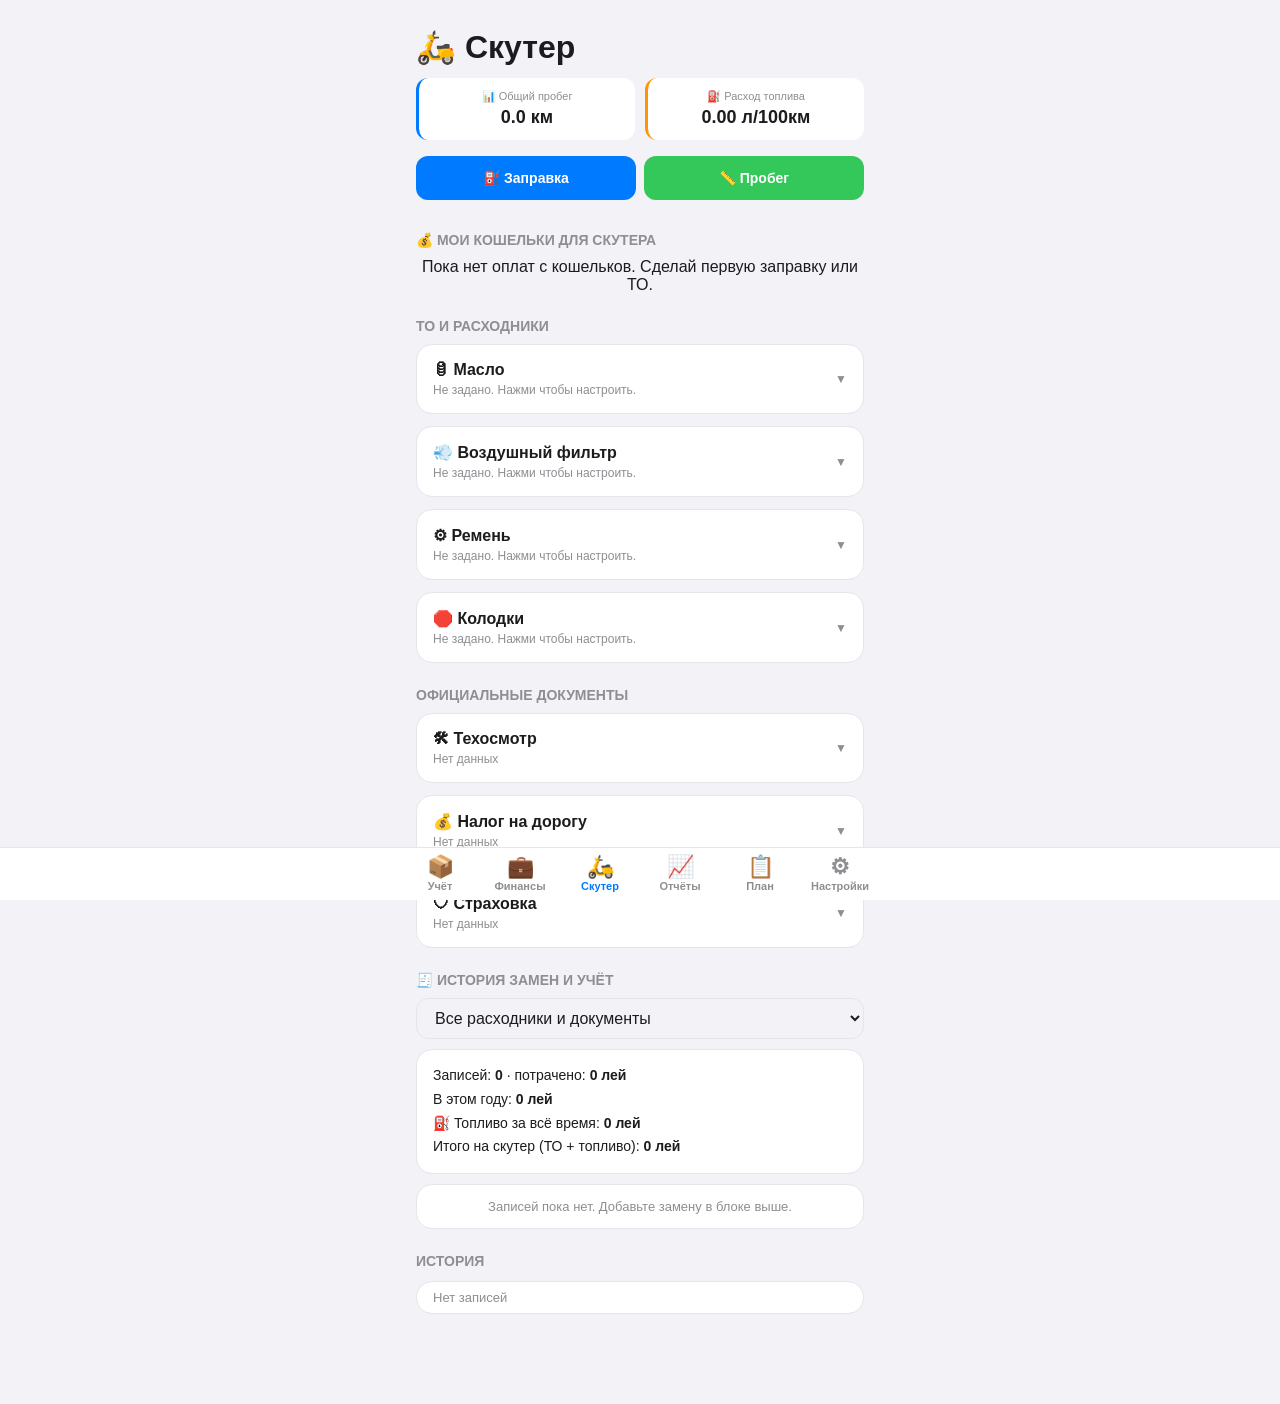
==== cash.html @ f01d8c74 "Update cash.html" ====
<!doctype html>
<html lang="ru">
<head>
  <meta charset="UTF-8">
  <meta name="viewport" content="width=device-width, initial-scale=1.0, viewport-fit=cover">
  <title>🛵 Скутер</title>
  <link rel="stylesheet" href="css/theme.css">
  <link rel="stylesheet" href="css/components.css">
  <style>
    .container { max-width: 480px; margin: 0 auto; padding: 16px; padding-top: 16px; padding-bottom: 90px; }
    .header { margin-bottom: 12px; }

    .stats-grid { display: grid; grid-template-columns: 1fr 1fr; gap: 10px; margin-bottom: 16px; }
    .stat-card { background: var(--panel); padding: 12px; border-radius: 12px; text-align: center; border-left: 3px solid var(--accent); }
    .stat-label { font-size: 11px; color: var(--text-dim); margin-bottom: 4px; display: block; }
    .stat-value { font-size: 18px; font-weight: 700; }

    .action-grid { display: grid; grid-template-columns: 1fr 1fr; gap: 8px; margin-bottom: 24px; }
    .action-grid .btn { padding: 14px; font-size: 14px; }

    details.acc { margin-bottom: 12px; }
    details.acc > summary {
      list-style: none; background: var(--panel); border: 1px solid var(--border);
      border-radius: 16px; padding: 16px; cursor: pointer; font-weight: 600;
      display: flex; justify-content: space-between; align-items: center;
    }
    details.acc > summary::-webkit-details-marker { display: none; }
    details.acc > summary::after { content: "▼"; font-size: 12px; color: var(--text-dim); }
    details.acc[open] > summary::after { content: "▲"; }

    .acc-body {
      background: var(--panel); border: 1px solid var(--border); border-top: none;
      border-radius: 0 0 16px 16px; padding: 16px; margin-top: -4px;
    }

    .input-row { display: flex; gap: 10px; margin-bottom: 10px; }
    .input-row > div { flex: 1; min-width: 0; }
    .input-row label, .acc-body label { display: block; font-size: 12px; color: var(--text-dim); margin-bottom: 4px; }

    .history-list { margin-top: 12px; border-top: 1px solid var(--border); padding-top: 10px; }
    .history-item { display: flex; justify-content: space-between; padding: 8px 0; font-size: 13px; color: var(--text-dim); }
    .section-title { font-size: 14px; font-weight: 700; margin: 24px 0 10px; color: var(--text-dim); text-transform: uppercase; }

    .save-btn { width: 100%; padding: 16px; font-size: 16px; border-radius: 12px; background: var(--green); color: white; border: none; font-weight: 700; margin-top: 10px; cursor: pointer; transition: 0.2s; }
    .save-btn:active { background: #2e7d32; transform: scale(0.98); }
    .cancel-btn { width: 100%; padding: 16px; font-size: 16px; border-radius: 12px; background: var(--border); color: var(--text); border: none; font-weight: 700; margin-top: 8px; cursor: pointer; }

    .check-row { display: flex !important; align-items: center; gap: 8px; font-size: 14px !important; color: var(--text) !important; margin: 4px 0 10px; }
    .check-row input { width: 20px; height: 20px; accent-color: var(--accent); }

    .svc-summary { background: var(--panel); border: 1px solid var(--border); border-radius: 16px; padding: 14px 16px; margin-bottom: 10px; font-size: 14px; line-height: 1.7; }
    .svc-summary b { font-weight: 700; }
    .svc-list { background: var(--panel); border: 1px solid var(--border); border-radius: 16px; padding: 0 16px; margin-top: 10px; }
    .svc-row { display: flex; justify-content: space-between; align-items: center; gap: 10px; padding: 12px 0; border-bottom: 1px solid var(--border); }
    .svc-row:last-child { border-bottom: none; }
    .svc-sub { font-size: 12px; color: var(--text-dim); margin-top: 2px; }
    .svc-right { display: flex; align-items: center; gap: 6px; white-space: nowrap; }
    .del-btn { background: none; border: none; font-size: 18px; cursor: pointer; padding: 4px; }
    .empty-note { color: var(--text-dim); font-size: 13px; padding: 14px 0; text-align: center; }
  </style>
</head>
<body>
<div class="container">
  <div class="header">
    <h1>🛵 Скутер</h1>
  </div>

  <div class="stats-grid">
    <div class="stat-card">
      <span class="stat-label">📊 Общий пробег</span>
      <span class="stat-value" id="statKm">0 км</span>
    </div>
    <div class="stat-card" style="border-left-color: var(--orange);">
      <span class="stat-label">⛽ Расход топлива</span>
      <span class="stat-value" id="statConsumption">0 л/100км</span>
    </div>
  </div>

  <div class="action-grid">
    <button class="btn btn-primary" onclick="toggleFuelForm()"><span>⛽</span> Заправка</button>
    <button class="btn btn-green" onclick="toggleMileageForm()"><span>📏</span> Пробег</button>
  </div>

  <!-- Кошельки для скутера -->
  <div class="section-title" style="margin-top: 0;">💰 Мои кошельки для скутера</div>
  <div id="scooterWallets" style="background: var(--panel); border-radius: 16px; padding: 0 16px; border: 1px solid var(--border); margin-bottom: 16px; display: none;"></div>
  <div class="hint" id="noScooterWallets" style="text-align: center; margin-bottom: 16px;">Пока нет оплат с кошельков. Сделай первую заправку или ТО.</div>

  <!-- Форма заправки -->
  <div id="fuelFormContainer" style="display: none; margin-bottom: 20px;">
    <div style="background: var(--panel); border: 2px solid var(--accent); border-radius: 16px; padding: 16px;">
      <h3 style="margin-bottom: 12px; font-size: 16px;">⛽ Новая заправка</h3>
      <div class="input-row">
        <div><label>Сумма по чеку</label><input type="number" id="f_total" class="form-control" placeholder="0" inputmode="decimal"></div>
        <div><label>Цена за литр</label><input type="number" id="f_price" class="form-control" placeholder="0" inputmode="decimal"></div>
      </div>
      <div style="margin-bottom: 12px;"><label>Кошелёк</label><select id="f_wall" class="form-control"></select></div>
      <button class="save-btn" onclick="saveFuel()">💾 СОХРАНИТЬ</button>
      <button class="cancel-btn" onclick="toggleFuelForm()">Отмена</button>
    </div>
  </div>

  <!-- Форма пробега -->
  <div id="mileageFormContainer" style="display: none; margin-bottom: 20px;">
    <div style="background: var(--panel); border: 2px solid var(--green); border-radius: 16px; padding: 16px;">
      <h3 style="margin-bottom: 12px; font-size: 16px;">📏 Обновить пробег</h3>
      <div style="margin-bottom: 12px;"><label>Текущий пробег (км)</label><input type="number" id="m_km" class="form-control" value="" inputmode="numeric"></div>
      <button class="save-btn" onclick="saveMileage()">💾 СОХРАНИТЬ</button>
      <button class="cancel-btn" onclick="toggleMileageForm()">Отмена</button>
    </div>
  </div>

  <div class="section-title">ТО и Расходники</div>
  <div id="componentsList"></div>

  <div class="section-title">Официальные документы</div>
  <div id="officialList"></div>

  <!-- История замен и учёт -->
  <div class="section-title">🧾 История замен и учёт</div>
  <select id="svcFilter" class="form-control" onchange="renderServiceHistory()" style="margin-bottom: 10px;"></select>
  <div class="svc-summary" id="svcSummary"></div>
  <div class="svc-list" id="svcList"></div>

  <div class="section-title">История</div>
  <div class="history-list" id="globalHistory" style="background: var(--panel); padding: 0 16px; border-radius: 16px; border: 1px solid var(--border);"></div>
</div>

<nav class="tabbar">
  <div class="in">
    <a href="index.html"><span>📦</span>Учёт</a>
    <a href="fin.html"><span>💼</span>Финансы</a>
    <a href="cash.html" class="active"><span>🛵</span>Скутер</a>
    <a href="stats.html"><span>📈</span>Отчёты</a>
    <a href="plan.html"><span>📋</span>План</a>
    <a href="settings.html"><span>⚙</span>Настройки</a>
  </div>
</nav>

<script src="js/lib/storage.js"></script>
<script src="js/lib/ui.js"></script>
<script src="js/lib/notify.js"></script>
<script src="js/lib/guard.js"></script>
<script src="js/lib/theme.js"></script>
<script src="js/domain/state.js"></script>
<script src="js/domain/finance-api.js"></script>
<script>
  Theme.init();

  const $ = id => document.getElementById(id);
  const esc = UI.esc;
  const fmtDate = ds => String(ds || "").split("-").reverse().join(".");
  const money = x => UI.fmt(UI.r2(+x || 0));
  const fuelSum = f => +(f.total != null ? f.total : f.amount) || 0; // старые записи хранят сумму в amount

  const COMPONENTS = [
    { id: 'oil', title: '🛢 Масло', interval: 2000 },
    { id: 'air_filter', title: '💨 Воздушный фильтр', interval: 3000 },
    { id: 'belt', title: '⚙ Ремень', interval: 10000 },
    { id: 'brakes', title: '🛑 Колодки', interval: 5000 }
  ];
  const OFFICIALS = [
    { id: 'tech', title: '🛠 Техосмотр' },
    { id: 'tax', title: '💰 Налог на дорогу' },
    { id: 'insurance', title: '🛡 Страховка' }
  ];

  // Читает и старый (kind/expense), и новый (tip: Трата) формат операций,
  // возвращая только записи, связанные со скутером (Скутер/Топливо).
  function getScooterOps() {
    return State.getOps()
      .map(o => o.tip ? (o.tip === "Трата" ? { cat: o.kat, wallet: o.koshel } : null) : (o.kind === "expense" ? o : null))
      .filter(o => o && /Скутер|Топливо/.test(o.cat || ""));
  }

  function walletSelectHtml(onlyScooter = false) {
    const wallets = State.getWallets();
    let keys = Object.keys(wallets);
    if (onlyScooter) {
      const used = [...new Set(getScooterOps().map(o => o.wallet))];
      if (used.length > 0) keys = used;
    }
    return keys.map(w => `<option value="${esc(w)}">${esc(w)} (${wallets[w] || 0} лей)</option>`).join("");
  }

  // ---------- История замен: сбор записей ----------
  function serviceEntries() {
    const out = [];
    COMPONENTS.forEach(c => {
      (State.getComponent(c.id).history || []).forEach((h, idx) => out.push({
        key: "comp:" + c.id, kind: "comp", id: c.id, idx, title: c.title,
        date: h.date || "", km: +h.km || 0, cost: +h.cost || 0, wallet: h.wallet || "", note: h.note || ""
      }));
    });
    OFFICIALS.forEach(o => {
      (State.getOfficial(o.id).history || []).forEach((h, idx) => out.push({
        key: "off:" + o.id, kind: "off", id: o.id, idx, title: o.title,
        date: h.date || "", until: h.nextDate || "", cost: +h.cost || 0, wallet: h.wallet || "", note: ""
      }));
    });
    return out;
  }

  function renderServiceHistory() {
    const sel = $("svcFilter");
    if (!sel.options.length) {
      sel.innerHTML = `<option value="all">Все расходники и документы</option>` +
        COMPONENTS.map(c => `<option value="comp:${c.id}">${esc(c.title)}</option>`).join("") +
        OFFICIALS.map(o => `<option value="off:${o.id}">${esc(o.title)}</option>`).join("");
    }
    const filter = sel.value || "all";
    const all = serviceEntries();
    const list = all.filter(e => filter === "all" || e.key === filter)
      .sort((a, b) => b.date.localeCompare(a.date) || b.idx - a.idx);

    const year = UI.date.local().slice(0, 4);
    const total = list.reduce((s, e) => s + e.cost, 0);
    const thisYear = list.filter(e => e.date.startsWith(year)).reduce((s, e) => s + e.cost, 0);
    const fuels = State.getFuel();
    const fuelTotal = fuels.reduce((s, f) => s + fuelSum(f), 0);

    let html = `Записей: <b>${list.length}</b> · потрачено: <b>${money(total)} лей</b><br>В этом году: <b>${money(thisYear)} лей</b>`;
    if (filter.startsWith("comp:") && list.length) {
      const byKm = list.slice().sort((a, b) => a.km - b.km);
      html += `<br>Последняя замена: <b>${fmtDate(list[0].date)}</b> на <b>${Math.round(byKm[byKm.length - 1].km)} км</b>`;
      if (byKm.length >= 2) {
        const avg = (byKm[byKm.length - 1].km - byKm[0].km) / (byKm.length - 1);
        html += `<br>Средний пробег между заменами: <b>${Math.round(avg)} км</b>`;
      }
      if (list.length >= 1 && total > 0) html += `<br>Средняя цена замены: <b>${money(total / list.filter(e => e.cost > 0).length)} лей</b>`;
    }
    if (filter === "all") {
      html += `<br>⛽ Топливо за всё время: <b>${money(fuelTotal)} лей</b>`;
      html += `<br>Итого на скутер (ТО + топливо): <b>${money(total + fuelTotal)} лей</b>`;
    }
    $("svcSummary").innerHTML = html;

    $("svcList").innerHTML = list.length ? list.map(e => `
      <div class="svc-row">
        <div>
          <b>${esc(e.title)}</b>
          <div class="svc-sub">${fmtDate(e.date)} · ${e.kind === "comp" ? Math.round(e.km) + " км" : (e.until ? "до " + fmtDate(e.until) : "")}${e.wallet ? " · " + esc(e.wallet) : ""}${e.note ? " · " + esc(e.note) : ""}</div>
        </div>
        <div class="svc-right"><b>${e.cost ? money(e.cost) + " лей" : "—"}</b><button class="del-btn" onclick="deleteService('${e.kind}','${e.id}',${e.idx})">🗑</button></div>
      </div>`).join("") : `<div class="empty-note">Записей пока нет. Добавьте замену в блоке выше.</div>`;
  }

  function deleteService(kind, id, idx) {
    const data = kind === "comp" ? State.getComponent(id) : State.getOfficial(id);
    const h = (data.history || [])[idx];
    if (!h) return;
    if (!confirm(`Удалить запись от ${fmtDate(h.date)}?`)) return;
    if (h.opId != null && +h.cost > 0 && confirm(`Вернуть ${money(h.cost)} лей на кошелёк «${h.wallet || ""}»?`)) {
      try { FinanceAPI.undo(h.opId); } catch (e) { Notify.error(e.message); }
    }
    data.history.splice(idx, 1);
    if (kind === "comp") {
      const last = data.history.slice().sort((a, b) => (+a.km || 0) - (+b.km || 0)).pop();
      data.lastKm = last ? +last.km : 0;
      data.lastDate = last ? last.date : "";
      State.setComponent(id, data);
    } else {
      const last = data.history.slice().sort((a, b) => String(a.date).localeCompare(String(b.date))).pop();
      data.lastDate = last ? last.date : "";
      data.nextDate = last ? last.nextDate : "";
      data.cost = last ? +last.cost || 0 : 0;
      State.setOfficial(id, data);
    }
    render();
    Notify.show("🗑 Запись удалена");
  }

  // Прежние данные хранили только «последнюю замену» (lastKm/lastDate) без истории.
  // Переносим её в историю, чтобы новая запись не затирала старую, а дописывалась.
  function migrateLegacyHistory() {
    COMPONENTS.forEach(c => {
      const d = State.getComponent(c.id);
      if (!Array.isArray(d.history)) d.history = [];
      if (d.history.length === 0 && +d.lastKm > 0) {
        d.history.push({ date: d.lastDate || "", km: +d.lastKm, cost: 0, wallet: "", opId: null, note: "из прежних данных" });
        State.setComponent(c.id, d);
      }
    });
    OFFICIALS.forEach(o => {
      const d = State.getOfficial(o.id);
      if (!Array.isArray(d.history)) d.history = [];
      if (d.history.length === 0 && d.lastDate) {
        d.history.push({ date: d.lastDate, nextDate: d.nextDate || "", cost: +d.cost || 0, wallet: "", opId: null });
        State.setOfficial(o.id, d);
      }
    });
  }

  // ---------- Рендер ----------
  function render() {
    migrateLegacyHistory();
    const wallets = State.getWallets();

    const scooterOps = getScooterOps();
    const usedWallets = [...new Set(scooterOps.map(o => o.wallet))];
    if (usedWallets.length > 0) {
      $("scooterWallets").style.display = "block";
      $("noScooterWallets").style.display = "none";
      $("scooterWallets").innerHTML = usedWallets.map(w => `
        <div class="history-item" style="padding: 12px 0; border-bottom: 1px solid var(--border);">
          <span>${esc(w)}</span>
          <b style="color: var(--green);">${wallets[w] || 0} лей</b>
        </div>`).join("");
    } else {
      $("scooterWallets").style.display = "none";
      $("noScooterWallets").style.display = "block";
    }

    $("f_wall").innerHTML = walletSelectHtml();

    const scooter = State.getScooter();
    const fuels = State.getFuel();
    const totalKm = Math.max(scooter.currentKm - scooter.startKm, 0);
    $("statKm").innerText = totalKm.toFixed(1) + " км";
    const totalLiters = fuels.reduce((s, f) => s + (+f.liters || 0), 0);
    $("statConsumption").innerText = (totalKm > 0 ? (totalLiters / totalKm * 100) : 0).toFixed(2) + " л/100км";

    const today = UI.date.local();
    // Раскрытые блоки не сворачиваем при перерисовке
    const openIds = [...document.querySelectorAll("details.acc[open]")].map(d => d.id);

    $("componentsList").innerHTML = COMPONENTS.map(c => {
      const data = State.getComponent(c.id);
      const nextKm = data.lastKm ? data.lastKm + data.intervalKm : 0;
      const left = nextKm ? Math.round(nextKm - scooter.currentKm) : null;
      let status = "Не задано. Нажми чтобы настроить.";
      if (data.lastKm > 0) {
        status = left <= 0 ? `⚠️ Пора менять! (просрочено на ${Math.abs(left)} км)` : `Осталось ${left} км (до ${Math.round(nextKm)})`;
        if (data.lastDate) status += ` · была ${fmtDate(data.lastDate)}`;
      }
      return `
      <details class="acc" id="acc_${c.id}">
        <summary><div><div>${c.title}</div><div style="font-size:12px;font-weight:400;color:var(--text-dim);margin-top:4px">${status}</div></div></summary>
        <div class="acc-body">
          <div class="input-row">
            <div><label>Дата замены</label><input type="date" id="c_date_${c.id}" class="form-control" value="${today}"></div>
            <div><label>Пробег (км)</label><input type="number" id="c_km_${c.id}" class="form-control" value="${Math.round(scooter.currentKm)}"></div>
          </div>
          <div class="input-row">
            <div><label>Интервал (км)</label><input type="number" id="c_int_${c.id}" class="form-control" value="${data.intervalKm || c.interval}"></div>
            <div><label>Стоимость (лей)</label><input type="number" id="c_cost_${c.id}" class="form-control" placeholder="0"></div>
          </div>
          <div style="margin-bottom: 10px;"><label>Кошелёк</label><select id="c_wall_${c.id}" class="form-control">${walletSelectHtml()}</select></div>
          <label class="check-row"><input type="checkbox" id="c_skip_${c.id}"> Не списывать с кошелька (старая запись)</label>
          <div style="margin-bottom: 10px;"><label>Заметка</label><input type="text" id="c_note_${c.id}" class="form-control" placeholder="Например: масло 10W-40"></div>
          <button class="save-btn" onclick="saveComponent('${c.id}', '${c.title}')">💾 ЗАПИСАТЬ ЗАМЕНУ</button>
          <div class="hint" style="margin-top:8px">Все замены — в блоке «История замен и учёт» ниже.</div>
        </div>
      </details>`;
    }).join("");

    $("officialList").innerHTML = OFFICIALS.map(o => {
      const data = State.getOfficial(o.id);
      const status = data.nextDate ? `Действует до: ${fmtDate(data.nextDate)} (${data.cost} лей)` : "Нет данных";
      return `
      <details class="acc" id="acc_off_${o.id}">
        <summary><div><div>${o.title}</div><div style="font-size:12px;font-weight:400;color:var(--text-dim);margin-top:4px">${status}</div></div></summary>
        <div class="acc-body">
          <div style="margin-bottom: 10px;"><label>Дата прохождения</label><input type="date" id="o_date_${o.id}" class="form-control" value="${today}"></div>
          <div style="margin-bottom: 10px;"><label>Действует до</label><input type="date" id="o_next_${o.id}" class="form-control" value="${data.nextDate || ""}"></div>
          <div style="margin-bottom: 10px;"><label>Стоимость (лей)</label><input type="number" id="o_cost_${o.id}" class="form-control" placeholder="0"></div>
          <div style="margin-bottom: 10px;"><label>Кошелёк</label><select id="o_wall_${o.id}" class="form-control">${walletSelectHtml()}</select></div>
          <label class="check-row"><input type="checkbox" id="o_skip_${o.id}"> Не списывать с кошелька (старая запись)</label>
          <button class="save-btn" onclick="saveOfficial('${o.id}', '${o.title}')">💾 СОХРАНИТЬ</button>
        </div>
      </details>`;
    }).join("");

    openIds.forEach(id => { const d = $(id); if (d) d.open = true; });

    renderServiceHistory();

    let historyHtml = "";
    State.getMileageLog().slice().reverse().slice(0, 5).forEach(m => historyHtml += `<div class="history-item"><span>📏 Пробег</span><span>${m.date}: <b>${m.km} км</b></span></div>`);
    fuels.slice().reverse().slice(0, 5).forEach(f => historyHtml += `<div class="history-item"><span>⛽ Заправка</span><span>${f.date}: <b>${money(fuelSum(f))} лей</b> (${(+f.liters || 0).toFixed(2)} л)</span></div>`);
    $("globalHistory").innerHTML = historyHtml || `<div class="history-item">Нет записей</div>`;
  }

  function toggleFuelForm() {
    const c = $("fuelFormContainer");
    c.style.display = c.style.display === "none" ? "block" : "none";
    if (c.style.display === "block") $("f_total").focus();
  }
  function toggleMileageForm() {
    const c = $("mileageFormContainer");
    c.style.display = c.style.display === "none" ? "block" : "none";
    if (c.style.display === "block") $("m_km").focus();
  }

  function saveFuel() {
    if (!guardAction("saveFuel")) return;
    try {
      const totalCost = UI.num($("f_total").value);
      const price = UI.num($("f_price").value);
      const wallet = $("f_wall").value;

      if (!wallet) throw new Error("Кошелёк не выбран");
      if (totalCost <= 0 || price <= 0) throw new Error("Заполните сумму и цену");

      const liters = UI.r2(totalCost / price);
      FinanceAPI.spend({ wallet, amount: totalCost, category: "Топливо (Скутер)", note: `${liters}л` });
      State.setFuel([...State.getFuel(), { date: UI.date.local(), liters, price, total: totalCost }]);
      toggleFuelForm();
      render();
      Notify.show(`✅ ${liters} л. Списано ${totalCost} лей`);
    } catch (e) { Notify.error(e.message); }
  }

  function saveMileage() {
    if (!guardAction("saveMileage")) return;
    try {
      const scooter = State.getScooter();
      const km = UI.num($("m_km").value);
      if (km < scooter.currentKm) throw new Error("Пробег не может уменьшаться");

      State.setMileageLog([...State.getMileageLog(), { date: UI.date.local(), km }]);
      scooter.currentKm = km;
      if (scooter.startKm === 0) scooter.startKm = km;
      State.setScooter(scooter);
      toggleMileageForm();
      render();
      Notify.show("✅ Пробег обновлен");
    } catch (e) { Notify.error(e.message); }
  }

  function saveComponent(id, title) {
    if (!guardAction("saveComp")) return;
    try {
      const data = State.getComponent(id);
      if (!Array.isArray(data.history)) data.history = [];
      const date = $(`c_date_${id}`).value;
      const km = UI.num($(`c_km_${id}`).value);
      const interval = UI.num($(`c_int_${id}`).value);
      const cost = UI.num($(`c_cost_${id}`).value);
      const wallet = $(`c_wall_${id}`).value;
      const skip = $(`c_skip_${id}`).checked;
      const note = $(`c_note_${id}`).value.trim();

      if (!date) throw new Error("Укажите дату замены");
      if (km <= 0 || interval <= 0) throw new Error("Заполните км и интервал");

      let opId = null;
      if (cost > 0 && !skip) {
        opId = FinanceAPI.spend({ date, wallet, amount: cost, category: `Скутер: ${title}`, note: note || `Замена на ${km} км` });
      }

      data.intervalKm = interval;
      // Старую запись не считаем «последней», если уже есть более свежая замена
      if (!data.lastKm || km >= data.lastKm) { data.lastKm = km; data.lastDate = date; }
      data.history.push({ date, km, cost, wallet: cost > 0 && !skip ? wallet : "", opId, note });
      data.history.sort((a, b) => String(a.date).localeCompare(String(b.date)) || (+a.km || 0) - (+b.km || 0));
      State.setComponent(id, data);
      render();
      Notify.show(`✅ Замена ${title} записана`);
    } catch (err) { Notify.error(err.message); }
  }

  function saveOfficial(id, title) {
    if (!guardAction("saveOff")) return;
    try {
      const data = State.getOfficial(id);
      if (!Array.isArray(data.history)) data.history = [];
      const date = $(`o_date_${id}`).value;
      const next = $(`o_next_${id}`).value;
      const cost = UI.num($(`o_cost_${id}`).value);
      const wallet = $(`o_wall_${id}`).value;
      const skip = $(`o_skip_${id}`).checked;

      if (!date || !next) throw new Error("Укажите даты");

      let opId = null;
      if (cost > 0 && !skip) {
        opId = FinanceAPI.spend({ date, wallet, amount: cost, category: `Скутер: ${title}`, note: `Оплата до ${next}` });
      }

      if (!data.lastDate || date >= data.lastDate) { data.lastDate = date; data.nextDate = next; data.cost = cost; }
      data.history.push({ date, nextDate: next, cost, wallet: cost > 0 && !skip ? wallet : "", opId });
      data.history.sort((a, b) => String(a.date).localeCompare(String(b.date)));
      State.setOfficial(id, data);
      render();
      Notify.show(`✅ ${title} записан`);
    } catch (err) { Notify.error(err.message); }
  }

  render();
</script>
</body>
</html>
---- css/theme.css ----
:root {
  --bg: #f2f2f7;
  --text: #1c1c1e;
  --text-dim: #8e8e93;
  --panel: #ffffff;
  --border: #e5e5ea;
  --accent: #007aff;
  --green: #34c759;
  --red: #ff3b30;
  --orange: #ff9500;
  --purple: #af52de;

  /* Фоны */
  --red-bg: rgba(255, 59, 48, 0.12);
  --help-bg: rgba(0, 122, 255, 0.10);
  --subtle-bg: #f8f8fc;
  --warn-bg: #fff4d6;
}

:root[data-theme="dark"] {
  --bg: #0a0a0f;
  --text: #f2f2f7;
  --text-dim: #8e8e93;
  --panel: #1c1c1e;
  --border: #2c2c2e;
  --accent: #0a84ff;
  --green: #30d158;
  --red: #ff453a;
  --orange: #ff9f0a;
  --purple: #bf5af2;

  /* Фоны для тёмной темы */
  --red-bg: rgba(255, 69, 58, 0.15);
  --help-bg: rgba(10, 132, 255, 0.15);
  --subtle-bg: #2c2c2e;
  --warn-bg: #2a1f0a;
}

* {
  box-sizing: border-box;
  margin: 0;
  padding: 0;
  -webkit-tap-highlight-color: transparent;
}

body {
  background-color: var(--bg);
  color: var(--text);
  font-family: -apple-system, BlinkMacSystemFont, 'SF Pro Display', sans-serif;
  transition: background-color 0.3s, color 0.3s;
  /* padding-bottom задан в .container */
}
---- css/components.css ----
body {
  padding-top: calc(12px + env(safe-area-inset-top, 0px));
}

/* --- Кнопки --- */
.btn {
  width: 100%;
  padding: 12px;
  border: none;
  border-radius: 12px;
  font-size: 15px;
  font-weight: 600;
  cursor: pointer;
  color: #fff;
  text-align: center;
  margin-bottom: 8px;
  transition: transform 0.1s;
}
.btn:active { transform: scale(0.97); }
.btn-primary { background: var(--accent); }
.btn-green { background: var(--green); }
.btn-orange { background: var(--orange); }
.btn-purple { background: var(--purple); }

/* --- Диалоговые окна --- */
.dialog-overlay {
  position: fixed; inset: 0;
  background: rgba(0,0,0,0.4);
  -webkit-backdrop-filter: blur(8px);
  backdrop-filter: blur(8px);
  z-index: 3000;
  display: flex;
  align-items: center;
  justify-content: center;
}
.dialog-box {
  background: var(--panel);
  color: var(--text);
  border-radius: 20px;
  padding: 24px 20px 20px;
  width: 85%;
  max-width: 340px;
  box-shadow: 0 10px 40px rgba(0,0,0,0.2);
}
.dialog-box p, .dialog-box h3 {
  font-size: 16px;
  text-align: center;
  margin-bottom: 20px;
  line-height: 1.4;
}
.dialog-buttons { display: flex; gap: 8px; }
.dialog-buttons button {
  flex: 1; padding: 12px; border: none; border-radius: 12px;
  font-size: 15px; font-weight: 600; cursor: pointer;
}
.dialog-ok, .dialog-yes { background: var(--accent); color: #fff; }
.dialog-no { background: var(--border); color: var(--text); }

/* --- Поля ввода (базовые) --- */
.form-control {
  width: 100%;
  padding: 10px 14px;
  border: 1.5px solid var(--border);
  border-radius: 12px;
  font-size: 16px;
  background: var(--bg);
  color: var(--text);
  font-family: inherit;
}
.form-control:focus {
  outline: none;
  border-color: var(--accent);
}

/* --- Уведомления (тосты) --- */
.toast {
  position: fixed;
  top: calc(20px + env(safe-area-inset-top, 0px));
  left: 50%;
  transform: translateX(-50%) translateY(-20px);
  background: #333;
  color: #fff;
  padding: 12px 24px;
  border-radius: 30px;
  font-size: 14px;
  font-weight: 500;
  z-index: 5000;
  opacity: 0;
  transition: all 0.3s cubic-bezier(0.175, 0.885, 0.32, 1.275);
  box-shadow: 0 4px 12px rgba(0,0,0,0.15);
}
.toast.show { transform: translateX(-50%) translateY(0); opacity: 1; }
.toast.error { background: var(--red); }

/* --- Нижнее меню навигации (Tab Bar) --- */
.tabbar {
  position: fixed;
  left: 0;
  right: 0;
  bottom: 0;
  background: var(--panel);
  border-top: 1px solid var(--border);
  display: flex;
  justify-content: center;
  padding-bottom: env(safe-area-inset-bottom, 0px);
  z-index: 1000;
}
.tabbar .in {
  display: flex;
  width: 100%;
  max-width: 480px;
}
.tabbar a {
  flex: 1;
  display: flex;
  flex-direction: column;
  align-items: center;
  gap: 2px;
  padding: 8px 2px;
  color: var(--text-dim);
  text-decoration: none;
  font-size: 11px;
  font-weight: 600;
  transition: color 0.2s;
}
.tabbar a span {
  font-size: 22px;
  line-height: 1;
}
.tabbar a.active {
  color: var(--accent);
}

/* --- Общий контейнер (отступ снизу под нижнее меню) --- */
.container {
  max-width: 480px;
  margin: 0 auto;
  padding: 16px;
  padding-bottom: 90px;
}

/* --- Без зума: двойной тап, авто-зум полей ввода iOS --- */
html, body {
  touch-action: manipulation;
  -webkit-text-size-adjust: 100%;
  text-size-adjust: 100%;
}
button, a, summary, label, .day, .pin-btn {
  touch-action: manipulation;
}
/* iOS зумит страницу при фокусе на поле со шрифтом меньше 16px */
input, select, textarea {
  font-size: 16px !important;
}
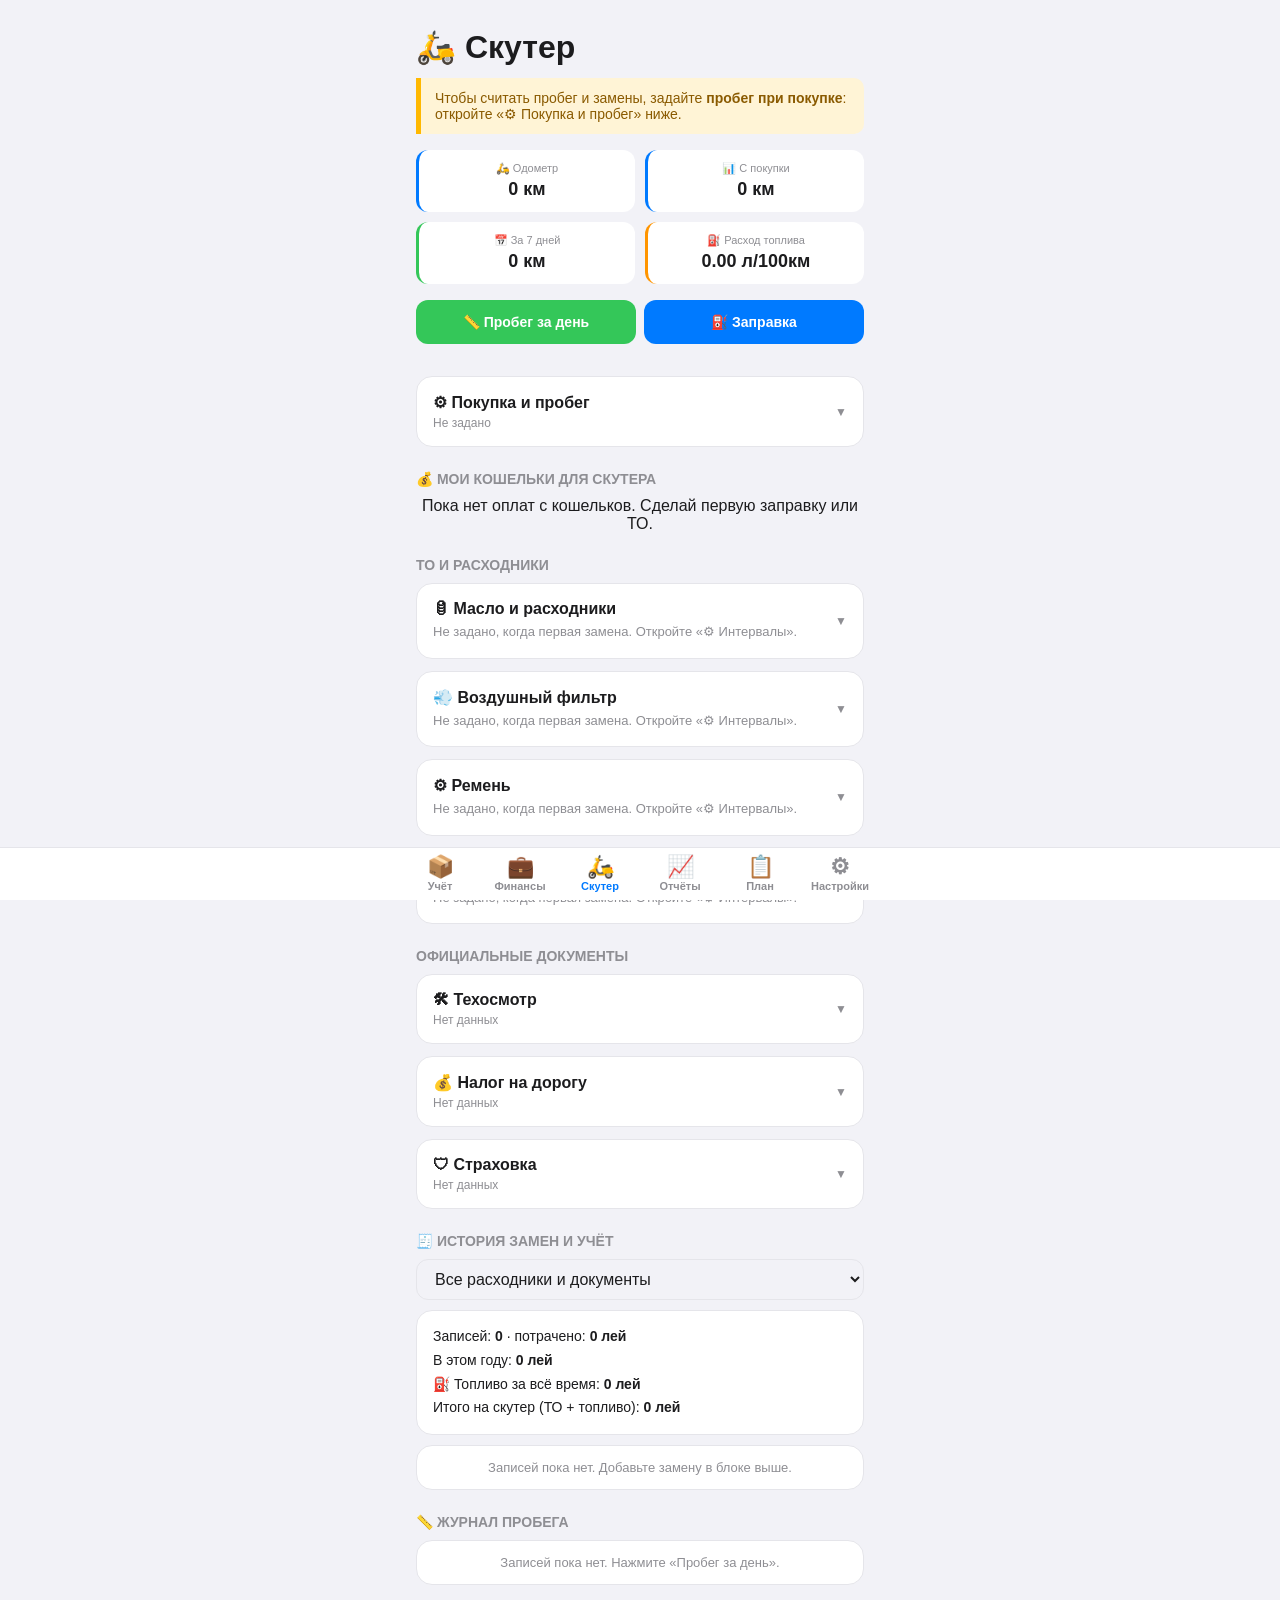
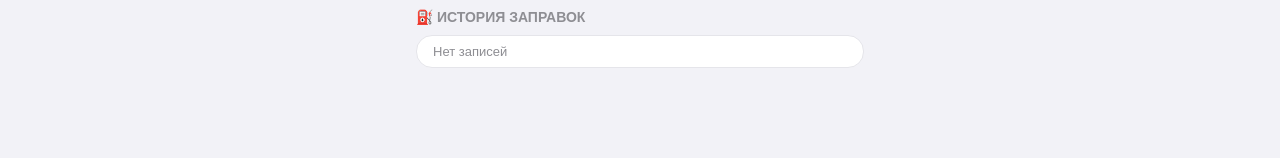
==== commit dda336d1: "Update cash.html" ====
--- a/cash.html
+++ b/cash.html
@@ -11,9 +11,9 @@
     .header { margin-bottom: 12px; }
 
     .stats-grid { display: grid; grid-template-columns: 1fr 1fr; gap: 10px; margin-bottom: 16px; }
-    .stat-card { background: var(--panel); padding: 12px; border-radius: 12px; text-align: center; border-left: 3px solid var(--accent); }
+    .stat-card { background: var(--panel); padding: 12px; border-radius: 12px; text-align: center; border-left: 3px solid var(--accent); min-width: 0; }
     .stat-label { font-size: 11px; color: var(--text-dim); margin-bottom: 4px; display: block; }
-    .stat-value { font-size: 18px; font-weight: 700; }
+    .stat-value { font-size: 18px; font-weight: 700; overflow-wrap: anywhere; }
 
     .action-grid { display: grid; grid-template-columns: 1fr 1fr; gap: 8px; margin-bottom: 24px; }
     .action-grid .btn { padding: 14px; font-size: 14px; }
@@ -22,34 +22,51 @@
     details.acc > summary {
       list-style: none; background: var(--panel); border: 1px solid var(--border);
       border-radius: 16px; padding: 16px; cursor: pointer; font-weight: 600;
-      display: flex; justify-content: space-between; align-items: center;
+      display: flex; justify-content: space-between; align-items: center; gap: 8px;
     }
     details.acc > summary::-webkit-details-marker { display: none; }
-    details.acc > summary::after { content: "▼"; font-size: 12px; color: var(--text-dim); }
+    details.acc > summary::after { content: "▼"; font-size: 12px; color: var(--text-dim); flex: 0 0 auto; }
     details.acc[open] > summary::after { content: "▲"; }
-
-    .acc-body {
-      background: var(--panel); border: 1px solid var(--border); border-top: none;
-      border-radius: 0 0 16px 16px; padding: 16px; margin-top: -4px;
-    }
+    .acc-body { background: var(--panel); border: 1px solid var(--border); border-top: none; border-radius: 0 0 16px 16px; padding: 16px; margin-top: -4px; }
+    details.sub { margin-top: 10px; border: 1px solid var(--border); border-radius: 12px; }
+    details.sub > summary { list-style: none; padding: 12px; cursor: pointer; font-weight: 600; font-size: 14px; }
+    details.sub > summary::-webkit-details-marker { display: none; }
+    details.sub > .sub-body { padding: 0 12px 12px; }
 
     .input-row { display: flex; gap: 10px; margin-bottom: 10px; }
     .input-row > div { flex: 1; min-width: 0; }
-    .input-row label, .acc-body label { display: block; font-size: 12px; color: var(--text-dim); margin-bottom: 4px; }
+    .input-row label, .acc-body label, .box label { display: block; font-size: 12px; color: var(--text-dim); margin-bottom: 4px; }
 
     .history-list { margin-top: 12px; border-top: 1px solid var(--border); padding-top: 10px; }
-    .history-item { display: flex; justify-content: space-between; padding: 8px 0; font-size: 13px; color: var(--text-dim); }
+    .history-item { display: flex; justify-content: space-between; gap: 8px; padding: 8px 0; font-size: 13px; color: var(--text-dim); }
     .section-title { font-size: 14px; font-weight: 700; margin: 24px 0 10px; color: var(--text-dim); text-transform: uppercase; }
 
     .save-btn { width: 100%; padding: 16px; font-size: 16px; border-radius: 12px; background: var(--green); color: white; border: none; font-weight: 700; margin-top: 10px; cursor: pointer; transition: 0.2s; }
     .save-btn:active { background: #2e7d32; transform: scale(0.98); }
+    .save-btn.blue { background: var(--accent); }
     .cancel-btn { width: 100%; padding: 16px; font-size: 16px; border-radius: 12px; background: var(--border); color: var(--text); border: none; font-weight: 700; margin-top: 8px; cursor: pointer; }
+
+    .box { background: var(--panel); border-radius: 16px; padding: 16px; margin-bottom: 20px; }
+    .seg { display: flex; gap: 6px; margin-bottom: 12px; }
+    .seg button { flex: 1; padding: 10px 6px; border: 1px solid var(--border); border-radius: 10px; background: var(--bg); color: var(--text); font-size: 13px; font-weight: 600; cursor: pointer; }
+    .seg button.on { background: var(--accent); border-color: var(--accent); color: #fff; }
+    .chips { display: flex; flex-wrap: wrap; gap: 6px; margin: 6px 0 4px; }
+    .chip { padding: 6px 12px; border-radius: 16px; border: 1px solid var(--orange); background: transparent; color: var(--orange); font-size: 13px; font-weight: 600; cursor: pointer; }
+    .banner { background: var(--warn-bg); border-left: 5px solid #ffb800; border-radius: 0 10px 10px 0; padding: 12px 14px; margin-bottom: 16px; font-size: 14px; color: #8a5a00; }
+    :root[data-theme="dark"] .banner { color: #ffcf80; }
 
     .check-row { display: flex !important; align-items: center; gap: 8px; font-size: 14px !important; color: var(--text) !important; margin: 4px 0 10px; }
     .check-row input { width: 20px; height: 20px; accent-color: var(--accent); }
 
+    .pbar { height: 8px; background: var(--border); border-radius: 4px; overflow: hidden; margin: 8px 0 4px; }
+    .pbar i { display: block; height: 100%; background: var(--green); }
+    .due { font-size: 13px; line-height: 1.5; }
+    .jr { display: flex; justify-content: space-between; align-items: center; gap: 8px; padding: 9px 0; border-bottom: 1px solid var(--border); font-size: 13px; }
+    .jr:last-child { border-bottom: none; }
+    .jr .sub { font-size: 11px; color: var(--text-dim); }
+    .jr .rest { text-align: right; font-weight: 600; white-space: nowrap; }
+
     .svc-summary { background: var(--panel); border: 1px solid var(--border); border-radius: 16px; padding: 14px 16px; margin-bottom: 10px; font-size: 14px; line-height: 1.7; }
-    .svc-summary b { font-weight: 700; }
     .svc-list { background: var(--panel); border: 1px solid var(--border); border-radius: 16px; padding: 0 16px; margin-top: 10px; }
     .svc-row { display: flex; justify-content: space-between; align-items: center; gap: 10px; padding: 12px 0; border-bottom: 1px solid var(--border); }
     .svc-row:last-child { border-bottom: none; }
@@ -61,34 +78,44 @@
 </head>
 <body>
 <div class="container">
-  <div class="header">
-    <h1>🛵 Скутер</h1>
+  <div class="header"><h1>🛵 Скутер</h1></div>
+
+  <div id="setupBanner"></div>
+
+  <div class="stats-grid">
+    <div class="stat-card"><span class="stat-label">🛵 Одометр</span><span class="stat-value" id="statOdo">0 км</span></div>
+    <div class="stat-card"><span class="stat-label">📊 С покупки</span><span class="stat-value" id="statSince">0 км</span></div>
+    <div class="stat-card" style="border-left-color: var(--green);"><span class="stat-label">📅 За 7 дней</span><span class="stat-value" id="statWeek">0 км</span></div>
+    <div class="stat-card" style="border-left-color: var(--orange);"><span class="stat-label">⛽ Расход топлива</span><span class="stat-value" id="statConsumption">0 л/100км</span></div>
   </div>
 
-  <div class="stats-grid">
-    <div class="stat-card">
-      <span class="stat-label">📊 Общий пробег</span>
-      <span class="stat-value" id="statKm">0 км</span>
-    </div>
-    <div class="stat-card" style="border-left-color: var(--orange);">
-      <span class="stat-label">⛽ Расход топлива</span>
-      <span class="stat-value" id="statConsumption">0 л/100км</span>
+  <div class="action-grid">
+    <button class="btn btn-green" onclick="toggleMileageForm()"><span>📏</span> Пробег за день</button>
+    <button class="btn btn-primary" onclick="toggleFuelForm()"><span>⛽</span> Заправка</button>
+  </div>
+
+  <!-- Форма пробега -->
+  <div id="mileageFormContainer" style="display: none;">
+    <div class="box" style="border: 2px solid var(--green);">
+      <h3 style="margin-bottom: 12px; font-size: 16px;">📏 Пробег</h3>
+      <div class="seg">
+        <button id="tabTrip" class="on" onclick="setTripMode('trip')">Пройдено за день</button>
+        <button id="tabOdo" onclick="setTripMode('odo')">Показание одометра</button>
+      </div>
+      <div class="input-row">
+        <div><label>Дата</label><input type="date" id="m_date" class="form-control"></div>
+        <div><label id="m_label">Пройдено, км</label><input type="number" id="m_km" class="form-control" inputmode="decimal" placeholder="0"></div>
+      </div>
+      <div class="hint" id="m_hint" style="font-size:12px;color:var(--text-dim)"></div>
+      <div id="m_missing"></div>
+      <button class="save-btn" onclick="saveMileage()">💾 СОХРАНИТЬ</button>
+      <button class="cancel-btn" onclick="toggleMileageForm()">Отмена</button>
     </div>
   </div>
 
-  <div class="action-grid">
-    <button class="btn btn-primary" onclick="toggleFuelForm()"><span>⛽</span> Заправка</button>
-    <button class="btn btn-green" onclick="toggleMileageForm()"><span>📏</span> Пробег</button>
-  </div>
-
-  <!-- Кошельки для скутера -->
-  <div class="section-title" style="margin-top: 0;">💰 Мои кошельки для скутера</div>
-  <div id="scooterWallets" style="background: var(--panel); border-radius: 16px; padding: 0 16px; border: 1px solid var(--border); margin-bottom: 16px; display: none;"></div>
-  <div class="hint" id="noScooterWallets" style="text-align: center; margin-bottom: 16px;">Пока нет оплат с кошельков. Сделай первую заправку или ТО.</div>
-
   <!-- Форма заправки -->
-  <div id="fuelFormContainer" style="display: none; margin-bottom: 20px;">
-    <div style="background: var(--panel); border: 2px solid var(--accent); border-radius: 16px; padding: 16px;">
+  <div id="fuelFormContainer" style="display: none;">
+    <div class="box" style="border: 2px solid var(--accent);">
       <h3 style="margin-bottom: 12px; font-size: 16px;">⛽ Новая заправка</h3>
       <div class="input-row">
         <div><label>Сумма по чеку</label><input type="number" id="f_total" class="form-control" placeholder="0" inputmode="decimal"></div>
@@ -100,15 +127,23 @@
     </div>
   </div>
 
-  <!-- Форма пробега -->
-  <div id="mileageFormContainer" style="display: none; margin-bottom: 20px;">
-    <div style="background: var(--panel); border: 2px solid var(--green); border-radius: 16px; padding: 16px;">
-      <h3 style="margin-bottom: 12px; font-size: 16px;">📏 Обновить пробег</h3>
-      <div style="margin-bottom: 12px;"><label>Текущий пробег (км)</label><input type="number" id="m_km" class="form-control" value="" inputmode="numeric"></div>
-      <button class="save-btn" onclick="saveMileage()">💾 СОХРАНИТЬ</button>
-      <button class="cancel-btn" onclick="toggleMileageForm()">Отмена</button>
+  <!-- Настройки скутера -->
+  <details class="acc" id="acc_setup">
+    <summary><div><div>⚙ Покупка и пробег</div><div id="setupStatus" style="font-size:12px;font-weight:400;color:var(--text-dim);margin-top:4px"></div></div></summary>
+    <div class="acc-body">
+      <div class="input-row">
+        <div><label>Дата покупки</label><input type="date" id="s_date" class="form-control"></div>
+        <div><label>Пробег при покупке, км</label><input type="number" id="s_start" class="form-control" inputmode="decimal" placeholder="0"></div>
+      </div>
+      <div class="hint" style="font-size:12px;color:var(--text-dim)">Пробег при покупке — точка отсчёта. «Первая замена» у расходников считается от неё. Текущий пробег меняется только вводом пройденных километров.</div>
+      <button class="save-btn blue" onclick="saveSetup()">💾 СОХРАНИТЬ</button>
     </div>
-  </div>
+  </details>
+
+  <!-- Кошельки для скутера -->
+  <div class="section-title">💰 Мои кошельки для скутера</div>
+  <div id="scooterWallets" style="background: var(--panel); border-radius: 16px; padding: 0 16px; border: 1px solid var(--border); margin-bottom: 16px; display: none;"></div>
+  <div class="hint" id="noScooterWallets" style="text-align: center; margin-bottom: 16px;">Пока нет оплат с кошельков. Сделай первую заправку или ТО.</div>
 
   <div class="section-title">ТО и Расходники</div>
   <div id="componentsList"></div>
@@ -116,14 +151,16 @@
   <div class="section-title">Официальные документы</div>
   <div id="officialList"></div>
 
-  <!-- История замен и учёт -->
   <div class="section-title">🧾 История замен и учёт</div>
   <select id="svcFilter" class="form-control" onchange="renderServiceHistory()" style="margin-bottom: 10px;"></select>
   <div class="svc-summary" id="svcSummary"></div>
   <div class="svc-list" id="svcList"></div>
 
-  <div class="section-title">История</div>
-  <div class="history-list" id="globalHistory" style="background: var(--panel); padding: 0 16px; border-radius: 16px; border: 1px solid var(--border);"></div>
+  <div class="section-title">📏 Журнал пробега</div>
+  <div class="svc-list" id="mileageJournal"></div>
+
+  <div class="section-title">⛽ История заправок</div>
+  <div class="history-list" id="globalHistory" style="background: var(--panel); padding: 0 16px; border-radius: 16px; border: 1px solid var(--border); margin-top:0"></div>
 </div>
 
 <nav class="tabbar">
@@ -149,12 +186,15 @@
 
   const $ = id => document.getElementById(id);
   const esc = UI.esc;
+  const today = () => UI.date.local();
   const fmtDate = ds => String(ds || "").split("-").reverse().join(".");
   const money = x => UI.fmt(UI.r2(+x || 0));
+  const km1 = x => UI.fmt(Math.round((+x || 0) * 10) / 10);
   const fuelSum = f => +(f.total != null ? f.total : f.amount) || 0; // старые записи хранят сумму в amount
+  const newId = () => Date.now().toString(36) + Math.random().toString(36).slice(2, 6);
 
   const COMPONENTS = [
-    { id: 'oil', title: '🛢 Масло', interval: 2000 },
+    { id: 'oil', title: '🛢 Масло и расходники', interval: 2000 },
     { id: 'air_filter', title: '💨 Воздушный фильтр', interval: 3000 },
     { id: 'belt', title: '⚙ Ремень', interval: 10000 },
     { id: 'brakes', title: '🛑 Колодки', interval: 5000 }
@@ -165,6 +205,26 @@
     { id: 'insurance', title: '🛡 Страховка' }
   ];
 
+  // ---------- Даты ----------
+  const daysBetween = (a, b) => Math.round((new Date(b + "T12:00:00") - new Date(a + "T12:00:00")) / 86400000);
+  function addMonthsStr(ds, n) {
+    const [y, m, d] = ds.split("-").map(Number);
+    const dt = new Date(y, m - 1 + n, 1);
+    const last = new Date(dt.getFullYear(), dt.getMonth() + 1, 0).getDate();
+    dt.setDate(Math.min(d, last));
+    return UI.date.local(dt);
+  }
+
+  // ---------- Данные скутера ----------
+  function scooterData() {
+    const s = State.getScooter() || {};
+    return { currentKm: +s.currentKm || 0, startKm: +s.startKm || 0, purchaseDate: s.purchaseDate || "", raw: s };
+  }
+  function saveScooterData(patch) {
+    const s = Object.assign({}, State.getScooter() || {}, patch);
+    State.setScooter(s);
+  }
+
   // Читает и старый (kind/expense), и новый (tip: Трата) формат операций,
   // возвращая только записи, связанные со скутером (Скутер/Топливо).
   function getScooterOps() {
@@ -172,15 +232,44 @@
       .map(o => o.tip ? (o.tip === "Трата" ? { cat: o.kat, wallet: o.koshel } : null) : (o.kind === "expense" ? o : null))
       .filter(o => o && /Скутер|Топливо/.test(o.cat || ""));
   }
-
-  function walletSelectHtml(onlyScooter = false) {
+  function walletSelectHtml() {
     const wallets = State.getWallets();
-    let keys = Object.keys(wallets);
-    if (onlyScooter) {
-      const used = [...new Set(getScooterOps().map(o => o.wallet))];
-      if (used.length > 0) keys = used;
-    }
-    return keys.map(w => `<option value="${esc(w)}">${esc(w)} (${wallets[w] || 0} лей)</option>`).join("");
+    return Object.keys(wallets).map(w => `<option value="${esc(w)}">${esc(w)} (${wallets[w] || 0} лей)</option>`).join("");
+  }
+
+  // ---------- Расчёт «когда менять» ----------
+  // Первая замена считается от покупки (firstKm / firstMonths),
+  // дальше — от последней замены (intervalKm / intervalMonths). Срабатывает то, что раньше.
+  function calcDue(c, data, sc) {
+    const hist = Array.isArray(data.history) ? data.history : [];
+    const hasLast = hist.length > 0 || +data.lastKm > 0;
+    const base = hasLast
+      ? { km: +data.lastKm || 0, date: data.lastDate || "", ik: +data.intervalKm > 0 ? +data.intervalKm : c.interval, im: +data.intervalMonths || 0 }
+      : { km: sc.startKm, date: sc.purchaseDate || "", ik: +data.firstKm || 0, im: +data.firstMonths || 0 };
+    const nextKm = base.ik > 0 ? base.km + base.ik : null;
+    const kmLeft = nextKm != null ? Math.round(nextKm - sc.currentKm) : null;
+    const nextDate = base.im > 0 && base.date ? addMonthsStr(base.date, base.im) : null;
+    const daysLeft = nextDate ? daysBetween(today(), nextDate) : null;
+    const driven = Math.max(0, Math.round(sc.currentKm - base.km));
+    let frac = 0;
+    if (base.ik > 0) frac = Math.max(frac, driven / base.ik);
+    if (nextDate) {
+      const total = daysBetween(base.date, nextDate), el = daysBetween(base.date, today());
+      if (total > 0) frac = Math.max(frac, el / total);
+    }
+    return {
+      first: !hasLast, base, nextKm, kmLeft, nextDate, daysLeft, driven,
+      frac: Math.min(1, Math.max(0, frac)),
+      overdue: (kmLeft != null && kmLeft <= 0) || (daysLeft != null && daysLeft <= 0),
+      configured: base.ik > 0 || !!nextDate
+    };
+  }
+  function dueText(d) {
+    if (!d.configured) return d.first ? "Не задано, когда первая замена. Откройте «⚙ Интервалы»." : "Интервал не задан. Откройте «⚙ Интервалы».";
+    const parts = [];
+    if (d.kmLeft != null) parts.push(d.kmLeft <= 0 ? `⚠️ просрочено на ${Math.abs(d.kmLeft)} км` : `осталось ${d.kmLeft} км (до ${Math.round(d.nextKm)} км)`);
+    if (d.nextDate) parts.push(d.daysLeft <= 0 ? `⚠️ срок вышел ${fmtDate(d.nextDate)}` : `до ${fmtDate(d.nextDate)} (${d.daysLeft} дн.)`);
+    return (d.first ? "Первая замена: " : "") + parts.join(" · ");
   }
 
   // ---------- История замен: сбор записей ----------
@@ -213,11 +302,10 @@
     const list = all.filter(e => filter === "all" || e.key === filter)
       .sort((a, b) => b.date.localeCompare(a.date) || b.idx - a.idx);
 
-    const year = UI.date.local().slice(0, 4);
+    const year = today().slice(0, 4);
     const total = list.reduce((s, e) => s + e.cost, 0);
     const thisYear = list.filter(e => e.date.startsWith(year)).reduce((s, e) => s + e.cost, 0);
-    const fuels = State.getFuel();
-    const fuelTotal = fuels.reduce((s, f) => s + fuelSum(f), 0);
+    const fuelTotal = State.getFuel().reduce((s, f) => s + fuelSum(f), 0);
 
     let html = `Записей: <b>${list.length}</b> · потрачено: <b>${money(total)} лей</b><br>В этом году: <b>${money(thisYear)} лей</b>`;
     if (filter.startsWith("comp:") && list.length) {
@@ -227,7 +315,8 @@
         const avg = (byKm[byKm.length - 1].km - byKm[0].km) / (byKm.length - 1);
         html += `<br>Средний пробег между заменами: <b>${Math.round(avg)} км</b>`;
       }
-      if (list.length >= 1 && total > 0) html += `<br>Средняя цена замены: <b>${money(total / list.filter(e => e.cost > 0).length)} лей</b>`;
+      const paid = list.filter(e => e.cost > 0);
+      if (paid.length) html += `<br>Средняя цена замены: <b>${money(total / paid.length)} лей</b>`;
     }
     if (filter === "all") {
       html += `<br>⛽ Топливо за всё время: <b>${money(fuelTotal)} лей</b>`;
@@ -291,77 +380,225 @@
     });
   }
 
+  // ---------- Пробег ----------
+  let tripMode = "trip";
+  function setTripMode(m) {
+    tripMode = m;
+    $("tabTrip").classList.toggle("on", m === "trip");
+    $("tabOdo").classList.toggle("on", m === "odo");
+    $("m_label").textContent = m === "trip" ? "Пройдено, км" : "Одометр, км";
+    const sc = scooterData();
+    $("m_hint").textContent = m === "trip"
+      ? `Км за выбранный день добавятся к текущему пробегу (${km1(sc.currentKm)} км).`
+      : `Введите показание одометра. Оно должно быть не меньше текущего (${km1(sc.currentKm)} км).`;
+    $("m_km").value = "";
+  }
+
+  // Рабочие дни последних двух недель, за которые пробег не введён
+  function missingDays() {
+    const days = State.getDays() || {};
+    const have = new Set(State.getMileageLog().map(e => String(e.date)));
+    const out = [];
+    for (let i = 0; i < 14; i++) {
+      const d = new Date(); d.setDate(d.getDate() - i);
+      const ds = UI.date.local(d), r = days[ds];
+      if (r && ((+r.night || 0) + (+r.ap || 0) > 0 || +r.total > 0) && !have.has(ds)) out.push(ds);
+    }
+    return out;
+  }
+  function renderMissing() {
+    const m = missingDays();
+    $("m_missing").innerHTML = m.length
+      ? `<div class="hint" style="font-size:12px;color:var(--text-dim);margin-top:8px">Рабочие дни без пробега — нажмите, чтобы выбрать дату:</div><div class="chips">${m.map(d => `<button class="chip" onclick="pickDay('${d}')">${d.slice(8)}.${d.slice(5, 7)}</button>`).join("")}</div>`
+      : "";
+  }
+  function pickDay(ds) { $("m_date").value = ds; setTripMode("trip"); $("m_km").focus(); }
+
+  function toggleMileageForm() {
+    const c = $("mileageFormContainer");
+    const open = c.style.display === "none";
+    c.style.display = open ? "block" : "none";
+    if (open) {
+      $("m_date").value = today();
+      setTripMode("trip");
+      renderMissing();
+      $("m_km").focus();
+    }
+  }
+
+  function saveMileage() {
+    if (!guardAction("saveMileage")) return;
+    try {
+      const sc = scooterData();
+      if (!(sc.startKm > 0)) throw new Error("Сначала задайте пробег при покупке («⚙ Покупка и пробег»)");
+      const date = $("m_date").value || today();
+      const val = UI.num($("m_km").value);
+      let trip, odo;
+      if (tripMode === "trip") {
+        if (!(val > 0)) throw new Error("Введите пройденные километры");
+        trip = UI.r2(val); odo = UI.r2(sc.currentKm + trip);
+      } else {
+        if (val < sc.currentKm) throw new Error(`Показание меньше текущего пробега (${km1(sc.currentKm)} км). Чтобы исправить, удалите лишнюю запись в журнале пробега.`);
+        trip = UI.r2(val - sc.currentKm); odo = UI.r2(val);
+        if (!(trip > 0)) throw new Error("Показание совпадает с текущим пробегом");
+      }
+      // km — показание одометра после записи (так читают отчёты), trip — пройдено за запись
+      State.setMileageLog([...State.getMileageLog(), { id: newId(), date, trip, km: odo, mode: tripMode }]);
+      saveScooterData({ currentKm: odo });
+      toggleMileageForm();
+      render();
+      Notify.show(`✅ +${km1(trip)} км. Одометр: ${km1(odo)} км`);
+    } catch (e) { Notify.error(e.message); }
+  }
+
+  function deleteTrip(id) {
+    const log = State.getMileageLog();
+    const i = log.findIndex(e => e.id === id);
+    if (i < 0) return;
+    const e = log[i], t = +e.trip || 0;
+    if (!confirm(`Удалить запись: ${fmtDate(e.date)}, +${km1(t)} км? Пробег уменьшится на ${km1(t)} км.`)) return;
+    log.splice(i, 1);
+    // Следующие новые записи (с trip) сдвигаем на величину удалённой
+    for (let k = i; k < log.length; k++) if (log[k].trip != null) log[k].km = UI.r2(log[k].km - t);
+    State.setMileageLog(log);
+    saveScooterData({ currentKm: Math.max(UI.r2(scooterData().currentKm - t), 0) });
+    render();
+    Notify.show("🗑 Запись пробега удалена");
+  }
+
+  function saveSetup() {
+    if (!guardAction("saveSetup")) return;
+    try {
+      const sc = scooterData();
+      const start = UI.num($("s_start").value);
+      const date = $("s_date").value || "";
+      if (start < 0) throw new Error("Пробег не может быть отрицательным");
+      const patch = { startKm: start, purchaseDate: date };
+      if (!(sc.startKm > 0) && sc.currentKm < start) patch.currentKm = start; // первый ввод: пробег = пробегу при покупке
+      saveScooterData(patch);
+      render();
+      Notify.show("✅ Сохранено");
+    } catch (e) { Notify.error(e.message); }
+  }
+
   // ---------- Рендер ----------
   function render() {
     migrateLegacyHistory();
+    const sc = scooterData();
     const wallets = State.getWallets();
-
-    const scooterOps = getScooterOps();
-    const usedWallets = [...new Set(scooterOps.map(o => o.wallet))];
+    const fuels = State.getFuel();
+
+    $("setupBanner").innerHTML = sc.startKm > 0 ? "" :
+      `<div class="banner">Чтобы считать пробег и замены, задайте <b>пробег при покупке</b>: откройте «⚙ Покупка и пробег» ниже.</div>`;
+    $("setupStatus").textContent = sc.startKm > 0
+      ? `Куплен${sc.purchaseDate ? " " + fmtDate(sc.purchaseDate) : ""} · при покупке ${km1(sc.startKm)} км`
+      : "Не задано";
+    if (!$("acc_setup").open) { $("s_start").value = sc.startKm || ""; $("s_date").value = sc.purchaseDate || ""; }
+
+    // Кошельки
+    const usedWallets = [...new Set(getScooterOps().map(o => o.wallet))];
     if (usedWallets.length > 0) {
       $("scooterWallets").style.display = "block";
       $("noScooterWallets").style.display = "none";
       $("scooterWallets").innerHTML = usedWallets.map(w => `
         <div class="history-item" style="padding: 12px 0; border-bottom: 1px solid var(--border);">
-          <span>${esc(w)}</span>
-          <b style="color: var(--green);">${wallets[w] || 0} лей</b>
+          <span>${esc(w)}</span><b style="color: var(--green);">${wallets[w] || 0} лей</b>
         </div>`).join("");
     } else {
       $("scooterWallets").style.display = "none";
       $("noScooterWallets").style.display = "block";
     }
-
     $("f_wall").innerHTML = walletSelectHtml();
 
-    const scooter = State.getScooter();
-    const fuels = State.getFuel();
-    const totalKm = Math.max(scooter.currentKm - scooter.startKm, 0);
-    $("statKm").innerText = totalKm.toFixed(1) + " км";
+    // Верхние карточки
+    const since = Math.max(sc.currentKm - sc.startKm, 0);
+    const weekFrom = (() => { const d = new Date(); d.setDate(d.getDate() - 6); return UI.date.local(d); })();
+    const week = State.getMileageLog().filter(e => e.trip != null && String(e.date) >= weekFrom).reduce((s, e) => s + (+e.trip || 0), 0);
+    $("statOdo").innerText = km1(sc.currentKm) + " км";
+    $("statSince").innerText = km1(since) + " км";
+    $("statWeek").innerText = km1(week) + " км";
     const totalLiters = fuels.reduce((s, f) => s + (+f.liters || 0), 0);
-    $("statConsumption").innerText = (totalKm > 0 ? (totalLiters / totalKm * 100) : 0).toFixed(2) + " л/100км";
-
-    const today = UI.date.local();
-    // Раскрытые блоки не сворачиваем при перерисовке
-    const openIds = [...document.querySelectorAll("details.acc[open]")].map(d => d.id);
-
+    $("statConsumption").innerText = (since > 0 ? (totalLiters / since * 100) : 0).toFixed(2) + " л/100км";
+
+    // Расходники
+    const openIds = [...document.querySelectorAll("details[open][id]")].map(d => d.id);
     $("componentsList").innerHTML = COMPONENTS.map(c => {
       const data = State.getComponent(c.id);
-      const nextKm = data.lastKm ? data.lastKm + data.intervalKm : 0;
-      const left = nextKm ? Math.round(nextKm - scooter.currentKm) : null;
-      let status = "Не задано. Нажми чтобы настроить.";
-      if (data.lastKm > 0) {
-        status = left <= 0 ? `⚠️ Пора менять! (просрочено на ${Math.abs(left)} км)` : `Осталось ${left} км (до ${Math.round(nextKm)})`;
-        if (data.lastDate) status += ` · была ${fmtDate(data.lastDate)}`;
-      }
+      const hist = (data.history || []).slice().sort((a, b) => (+a.km || 0) - (+b.km || 0) || String(a.date).localeCompare(String(b.date)));
+      const due = calcDue(c, data, sc);
+      const barColor = due.overdue ? "var(--red)" : due.frac >= 0.9 ? "var(--red)" : due.frac >= 0.7 ? "var(--orange)" : "var(--green)";
+
+      // Бортовой журнал: дата, км, сколько проехали до следующей замены / остаток
+      const rows = hist.map((e, i) => {
+        const next = hist[i + 1];
+        const right = next
+          ? `проехали ${Math.round(next.km - e.km)} км`
+          : (due.configured
+              ? (due.kmLeft != null ? (due.kmLeft <= 0 ? `⚠️ просрочено ${Math.abs(due.kmLeft)} км` : `остаток ${due.kmLeft} км`) : (due.nextDate ? `до ${fmtDate(due.nextDate)}` : ""))
+              : "");
+        return `<div class="jr"><div><b>${fmtDate(e.date) || "—"}</b> · ${Math.round(e.km)} км<div class="sub">${e.cost ? money(e.cost) + " лей" : "без оплаты"}${e.note ? " · " + esc(e.note) : ""}</div></div><div class="rest">${right}</div></div>`;
+      }).reverse().join("");
+
+      const iv = +data.intervalKm > 0 ? +data.intervalKm : c.interval;
       return `
       <details class="acc" id="acc_${c.id}">
-        <summary><div><div>${c.title}</div><div style="font-size:12px;font-weight:400;color:var(--text-dim);margin-top:4px">${status}</div></div></summary>
+        <summary><div><div>${c.title}</div><div class="due" style="font-weight:400;color:${due.overdue ? "var(--red)" : "var(--text-dim)"};margin-top:4px">${dueText(due)}</div></div></summary>
         <div class="acc-body">
-          <div class="input-row">
-            <div><label>Дата замены</label><input type="date" id="c_date_${c.id}" class="form-control" value="${today}"></div>
-            <div><label>Пробег (км)</label><input type="number" id="c_km_${c.id}" class="form-control" value="${Math.round(scooter.currentKm)}"></div>
-          </div>
-          <div class="input-row">
-            <div><label>Интервал (км)</label><input type="number" id="c_int_${c.id}" class="form-control" value="${data.intervalKm || c.interval}"></div>
-            <div><label>Стоимость (лей)</label><input type="number" id="c_cost_${c.id}" class="form-control" placeholder="0"></div>
-          </div>
-          <div style="margin-bottom: 10px;"><label>Кошелёк</label><select id="c_wall_${c.id}" class="form-control">${walletSelectHtml()}</select></div>
-          <label class="check-row"><input type="checkbox" id="c_skip_${c.id}"> Не списывать с кошелька (старая запись)</label>
-          <div style="margin-bottom: 10px;"><label>Заметка</label><input type="text" id="c_note_${c.id}" class="form-control" placeholder="Например: масло 10W-40"></div>
-          <button class="save-btn" onclick="saveComponent('${c.id}', '${c.title}')">💾 ЗАПИСАТЬ ЗАМЕНУ</button>
-          <div class="hint" style="margin-top:8px">Все замены — в блоке «История замен и учёт» ниже.</div>
+          ${due.configured ? `<div class="pbar"><i style="width:${Math.round(due.frac * 100)}%;background:${barColor}"></i></div>
+          <div class="due" style="color:var(--text-dim)">${due.first ? "С покупки" : "С замены"} проехано ${due.driven} км${due.base.ik > 0 ? " из " + Math.round(due.base.ik) : ""}${due.base.date ? " · " + (due.first ? "куплен " : "замена ") + fmtDate(due.base.date) : ""}</div>` : ""}
+
+          <div style="margin-top:12px;font-weight:700;font-size:13px">📜 Бортовой журнал</div>
+          ${rows ? `<div>${rows}</div>` : `<div class="empty-note">Замен ещё не было</div>`}
+
+          <details class="sub" id="rep_${c.id}">
+            <summary>➕ Записать замену</summary>
+            <div class="sub-body">
+              <div class="input-row">
+                <div><label>Дата замены</label><input type="date" id="c_date_${c.id}" class="form-control" value="${today()}"></div>
+                <div><label>Пробег, км</label><input type="number" id="c_km_${c.id}" class="form-control" value="${Math.round(sc.currentKm)}"></div>
+              </div>
+              <div class="input-row">
+                <div><label>Стоимость (лей)</label><input type="number" id="c_cost_${c.id}" class="form-control" placeholder="0"></div>
+                <div><label>Заметка</label><input type="text" id="c_note_${c.id}" class="form-control" placeholder="Например: масло 10W-40"></div>
+              </div>
+              <div style="margin-bottom: 10px;"><label>Кошелёк</label><select id="c_wall_${c.id}" class="form-control">${walletSelectHtml()}</select></div>
+              <label class="check-row"><input type="checkbox" id="c_skip_${c.id}"> Не списывать с кошелька (старая запись)</label>
+              <div class="hint" style="font-size:12px;color:var(--text-dim)">Следующая замена: этот пробег + интервал (${iv} км${+data.intervalMonths > 0 ? " или " + data.intervalMonths + " мес." : ""}).</div>
+              <button class="save-btn" onclick="saveComponent('${c.id}', '${c.title}')">💾 ЗАПИСАТЬ ЗАМЕНУ</button>
+            </div>
+          </details>
+
+          <details class="sub" id="set_${c.id}">
+            <summary>⚙ Интервалы</summary>
+            <div class="sub-body">
+              <div class="hint" style="font-size:12px;color:var(--text-dim);margin-bottom:8px">Пустое поле или 0 — не учитывать. Срабатывает то, что наступит раньше.</div>
+              <div style="font-weight:600;font-size:13px;margin-bottom:6px">Первая замена (после покупки)</div>
+              <div class="input-row">
+                <div><label>Через, км</label><input type="number" id="c_fk_${c.id}" class="form-control" inputmode="decimal" value="${+data.firstKm || ""}" placeholder="например 1000"></div>
+                <div><label>или через, мес.</label><input type="number" id="c_fm_${c.id}" class="form-control" inputmode="decimal" value="${+data.firstMonths || ""}" placeholder="например 3"></div>
+              </div>
+              <div style="font-weight:600;font-size:13px;margin:6px 0">Дальше, между заменами</div>
+              <div class="input-row">
+                <div><label>Каждые, км</label><input type="number" id="c_ik_${c.id}" class="form-control" inputmode="decimal" value="${iv}"></div>
+                <div><label>или каждые, мес.</label><input type="number" id="c_im_${c.id}" class="form-control" inputmode="decimal" value="${+data.intervalMonths || ""}" placeholder="например 12"></div>
+              </div>
+              <button class="save-btn blue" onclick="saveCompSettings('${c.id}')">💾 СОХРАНИТЬ ИНТЕРВАЛЫ</button>
+            </div>
+          </details>
         </div>
       </details>`;
     }).join("");
 
+    // Документы
     $("officialList").innerHTML = OFFICIALS.map(o => {
       const data = State.getOfficial(o.id);
-      const status = data.nextDate ? `Действует до: ${fmtDate(data.nextDate)} (${data.cost} лей)` : "Нет данных";
+      const left = data.nextDate ? daysBetween(today(), data.nextDate) : null;
+      const status = data.nextDate ? `Действует до: ${fmtDate(data.nextDate)}${left != null ? (left < 0 ? " · ⚠️ срок вышел" : ` · ещё ${left} дн.`) : ""} (${data.cost} лей)` : "Нет данных";
       return `
       <details class="acc" id="acc_off_${o.id}">
         <summary><div><div>${o.title}</div><div style="font-size:12px;font-weight:400;color:var(--text-dim);margin-top:4px">${status}</div></div></summary>
         <div class="acc-body">
-          <div style="margin-bottom: 10px;"><label>Дата прохождения</label><input type="date" id="o_date_${o.id}" class="form-control" value="${today}"></div>
+          <div style="margin-bottom: 10px;"><label>Дата прохождения</label><input type="date" id="o_date_${o.id}" class="form-control" value="${today()}"></div>
           <div style="margin-bottom: 10px;"><label>Действует до</label><input type="date" id="o_next_${o.id}" class="form-control" value="${data.nextDate || ""}"></div>
           <div style="margin-bottom: 10px;"><label>Стоимость (лей)</label><input type="number" id="o_cost_${o.id}" class="form-control" placeholder="0"></div>
           <div style="margin-bottom: 10px;"><label>Кошелёк</label><select id="o_wall_${o.id}" class="form-control">${walletSelectHtml()}</select></div>
@@ -375,9 +612,17 @@
 
     renderServiceHistory();
 
+    // Журнал пробега (последние 15 записей)
+    const log = State.getMileageLog();
+    const lastLog = log.slice(-15).reverse();
+    $("mileageJournal").innerHTML = lastLog.length ? lastLog.map(e => {
+      const isNew = e.trip != null;
+      return `<div class="svc-row"><div><b>${fmtDate(e.date)}</b><div class="svc-sub">${isNew ? (e.mode === "odo" ? "по одометру" : "за день") : "прежний формат"}${isNew ? "" : " · " + km1(e.km) + " км"}</div></div>
+        <div class="svc-right"><b>${isNew ? "+" + km1(e.trip) + " км" : ""}</b>${isNew ? `<span class="svc-sub">→ ${km1(e.km)}</span><button class="del-btn" onclick="deleteTrip('${e.id}')">🗑</button>` : ""}</div></div>`;
+    }).join("") : `<div class="empty-note">Записей пока нет. Нажмите «Пробег за день».</div>`;
+
     let historyHtml = "";
-    State.getMileageLog().slice().reverse().slice(0, 5).forEach(m => historyHtml += `<div class="history-item"><span>📏 Пробег</span><span>${m.date}: <b>${m.km} км</b></span></div>`);
-    fuels.slice().reverse().slice(0, 5).forEach(f => historyHtml += `<div class="history-item"><span>⛽ Заправка</span><span>${f.date}: <b>${money(fuelSum(f))} лей</b> (${(+f.liters || 0).toFixed(2)} л)</span></div>`);
+    fuels.slice().reverse().slice(0, 8).forEach(f => historyHtml += `<div class="history-item"><span>⛽ ${fmtDate(f.date)}</span><span><b>${money(fuelSum(f))} лей</b> (${(+f.liters || 0).toFixed(2)} л)</span></div>`);
     $("globalHistory").innerHTML = historyHtml || `<div class="history-item">Нет записей</div>`;
   }
 
@@ -385,11 +630,6 @@
     const c = $("fuelFormContainer");
     c.style.display = c.style.display === "none" ? "block" : "none";
     if (c.style.display === "block") $("f_total").focus();
-  }
-  function toggleMileageForm() {
-    const c = $("mileageFormContainer");
-    c.style.display = c.style.display === "none" ? "block" : "none";
-    if (c.style.display === "block") $("m_km").focus();
   }
 
   function saveFuel() {
@@ -398,36 +638,33 @@
       const totalCost = UI.num($("f_total").value);
       const price = UI.num($("f_price").value);
       const wallet = $("f_wall").value;
-
       if (!wallet) throw new Error("Кошелёк не выбран");
       if (totalCost <= 0 || price <= 0) throw new Error("Заполните сумму и цену");
-
       const liters = UI.r2(totalCost / price);
       FinanceAPI.spend({ wallet, amount: totalCost, category: "Топливо (Скутер)", note: `${liters}л` });
-      State.setFuel([...State.getFuel(), { date: UI.date.local(), liters, price, total: totalCost }]);
+      State.setFuel([...State.getFuel(), { date: today(), liters, price, total: totalCost }]);
       toggleFuelForm();
       render();
       Notify.show(`✅ ${liters} л. Списано ${totalCost} лей`);
     } catch (e) { Notify.error(e.message); }
   }
 
-  function saveMileage() {
-    if (!guardAction("saveMileage")) return;
+  function saveCompSettings(id) {
+    if (!guardAction("saveCompSet")) return;
     try {
-      const scooter = State.getScooter();
-      const km = UI.num($("m_km").value);
-      if (km < scooter.currentKm) throw new Error("Пробег не может уменьшаться");
-
-      State.setMileageLog([...State.getMileageLog(), { date: UI.date.local(), km }]);
-      scooter.currentKm = km;
-      if (scooter.startKm === 0) scooter.startKm = km;
-      State.setScooter(scooter);
-      toggleMileageForm();
+      const data = State.getComponent(id);
+      const f = n => Math.max(0, UI.num($(`${n}_${id}`).value) || 0);
+      data.firstKm = f("c_fk"); data.firstMonths = f("c_fm");
+      data.intervalKm = f("c_ik"); data.intervalMonths = f("c_im");
+      if (!(data.intervalKm > 0) && !(data.intervalMonths > 0)) throw new Error("Задайте интервал между заменами: километры или месяцы");
+      if (!Array.isArray(data.history)) data.history = [];
+      State.setComponent(id, data);
       render();
-      Notify.show("✅ Пробег обновлен");
+      Notify.show("✅ Интервалы сохранены");
     } catch (e) { Notify.error(e.message); }
   }
 
+  // Замена: следующая = пробег замены + интервал (и/или дата + месяцы)
   function saveComponent(id, title) {
     if (!guardAction("saveComp")) return;
     try {
@@ -435,21 +672,19 @@
       if (!Array.isArray(data.history)) data.history = [];
       const date = $(`c_date_${id}`).value;
       const km = UI.num($(`c_km_${id}`).value);
-      const interval = UI.num($(`c_int_${id}`).value);
       const cost = UI.num($(`c_cost_${id}`).value);
       const wallet = $(`c_wall_${id}`).value;
       const skip = $(`c_skip_${id}`).checked;
       const note = $(`c_note_${id}`).value.trim();
 
       if (!date) throw new Error("Укажите дату замены");
-      if (km <= 0 || interval <= 0) throw new Error("Заполните км и интервал");
+      if (!(km > 0)) throw new Error("Укажите пробег на момент замены");
 
       let opId = null;
       if (cost > 0 && !skip) {
         opId = FinanceAPI.spend({ date, wallet, amount: cost, category: `Скутер: ${title}`, note: note || `Замена на ${km} км` });
       }
 
-      data.intervalKm = interval;
       // Старую запись не считаем «последней», если уже есть более свежая замена
       if (!data.lastKm || km >= data.lastKm) { data.lastKm = km; data.lastDate = date; }
       data.history.push({ date, km, cost, wallet: cost > 0 && !skip ? wallet : "", opId, note });
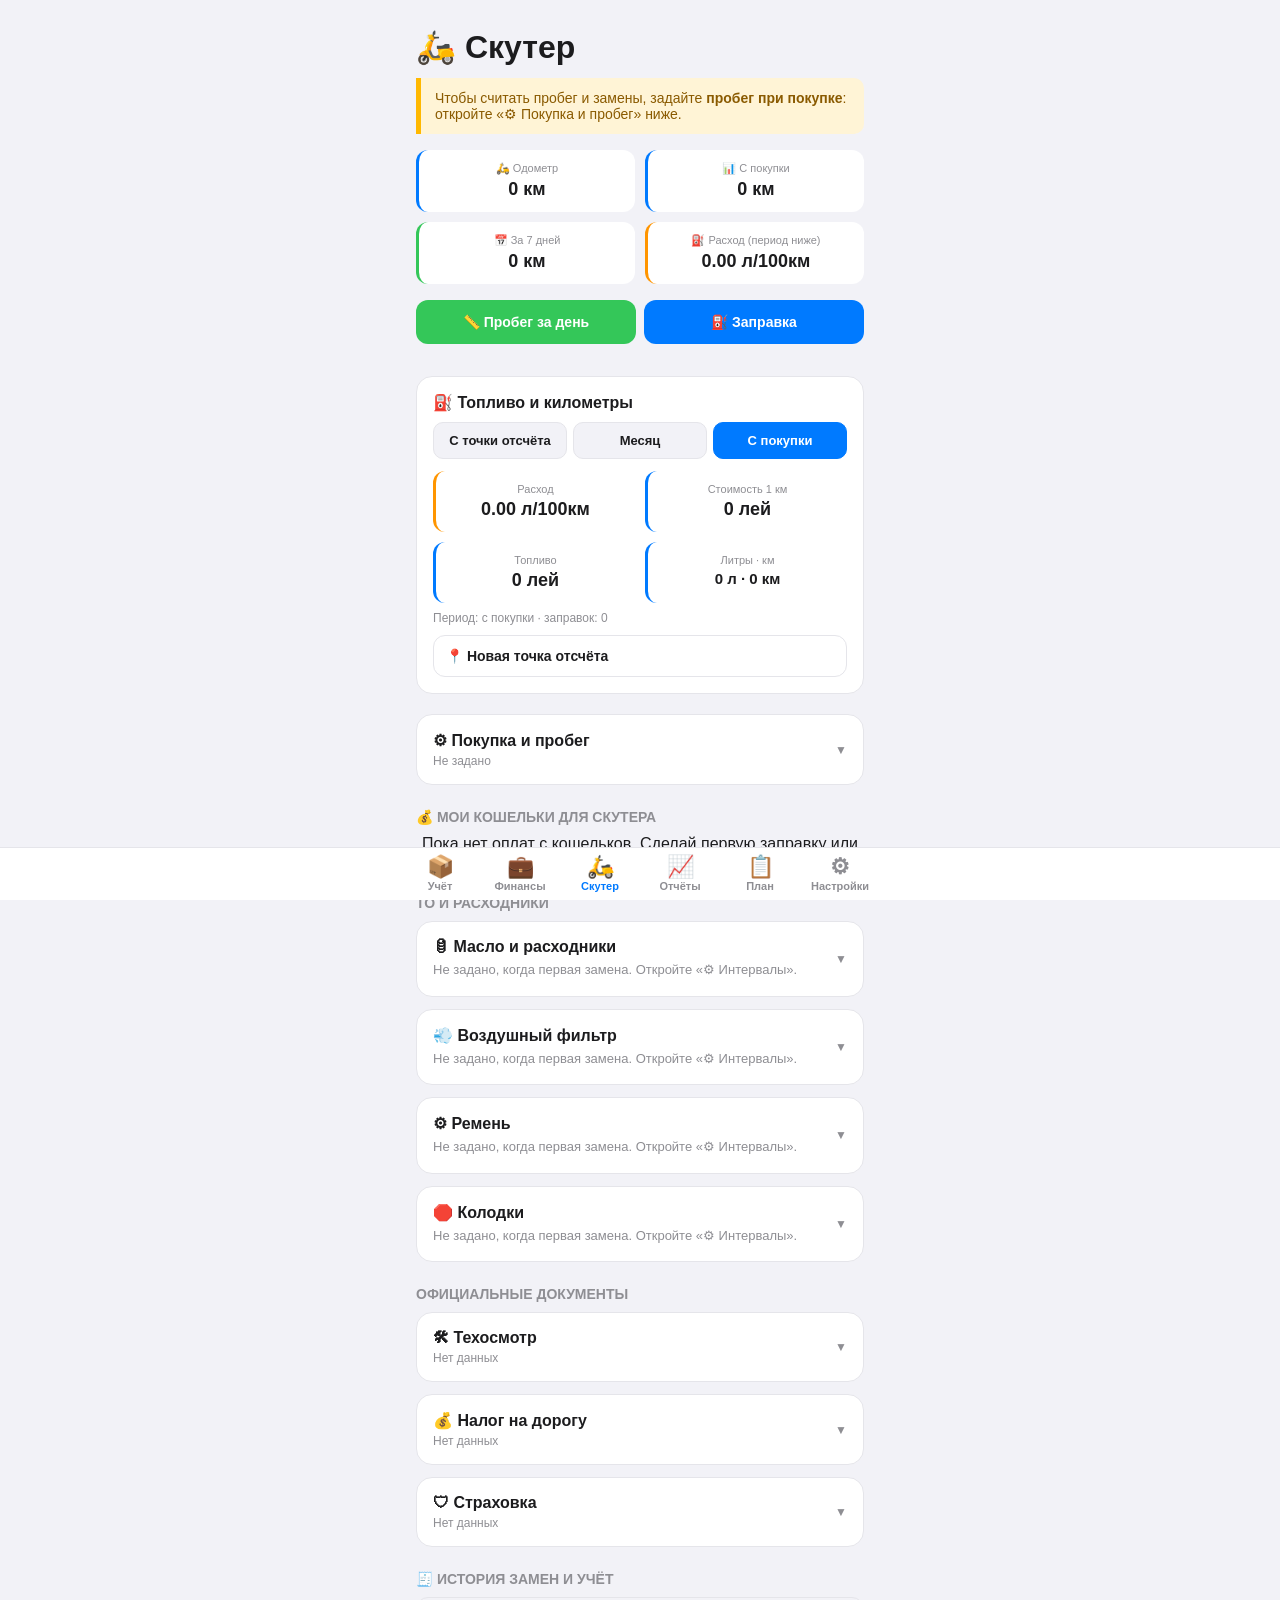
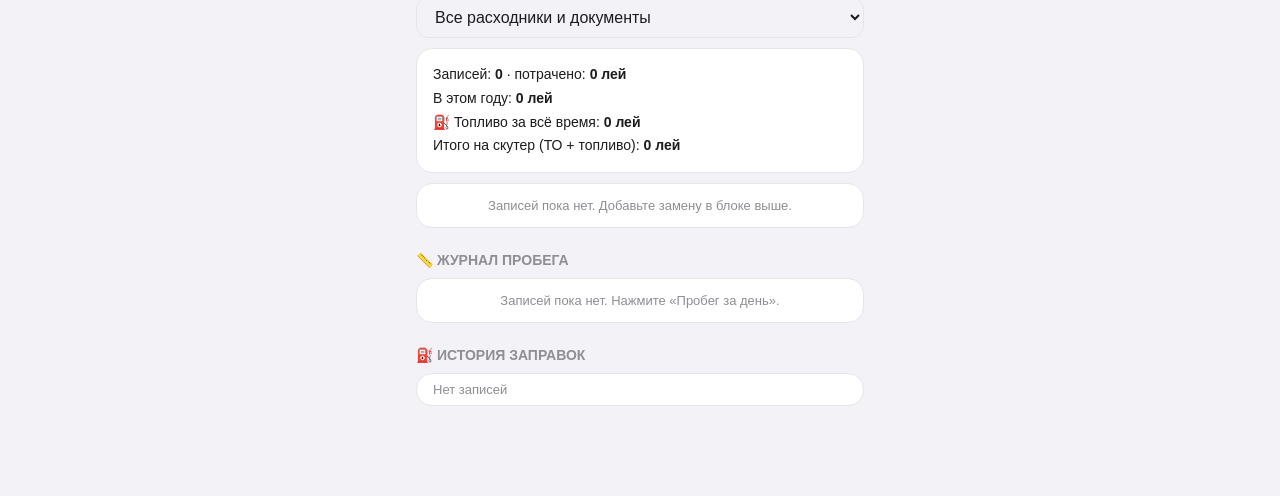
==== commit aa506a1d: "Update cash.html" ====
--- a/cash.html
+++ b/cash.html
@@ -73,6 +73,11 @@
     .svc-sub { font-size: 12px; color: var(--text-dim); margin-top: 2px; }
     .svc-right { display: flex; align-items: center; gap: 6px; white-space: nowrap; }
     .del-btn { background: none; border: none; font-size: 18px; cursor: pointer; padding: 4px; }
+    .undo-btn { width: 100%; padding: 12px; border-radius: 12px; border: 1.5px solid var(--orange); background: transparent; color: var(--orange); font-size: 14px; font-weight: 700; cursor: pointer; margin-bottom: 8px; text-align: left; }
+    .undo-btn:active { transform: scale(0.98); }
+    .ul { display: flex; justify-content: space-between; gap: 8px; padding: 6px 0; font-size: 13px; border-bottom: 1px solid var(--border); }
+    .ul:last-child { border-bottom: none; }
+    .ul span:last-child { color: var(--text-dim); white-space: nowrap; }
     .empty-note { color: var(--text-dim); font-size: 13px; padding: 14px 0; text-align: center; }
   </style>
 </head>
@@ -81,18 +86,21 @@
   <div class="header"><h1>🛵 Скутер</h1></div>
 
   <div id="setupBanner"></div>
+  <div id="undoBar"></div>
 
   <div class="stats-grid">
     <div class="stat-card"><span class="stat-label">🛵 Одометр</span><span class="stat-value" id="statOdo">0 км</span></div>
     <div class="stat-card"><span class="stat-label">📊 С покупки</span><span class="stat-value" id="statSince">0 км</span></div>
     <div class="stat-card" style="border-left-color: var(--green);"><span class="stat-label">📅 За 7 дней</span><span class="stat-value" id="statWeek">0 км</span></div>
-    <div class="stat-card" style="border-left-color: var(--orange);"><span class="stat-label">⛽ Расход топлива</span><span class="stat-value" id="statConsumption">0 л/100км</span></div>
+    <div class="stat-card" style="border-left-color: var(--orange);"><span class="stat-label">⛽ Расход (период ниже)</span><span class="stat-value" id="statConsumption">0 л/100км</span></div>
   </div>
 
   <div class="action-grid">
     <button class="btn btn-green" onclick="toggleMileageForm()"><span>📏</span> Пробег за день</button>
     <button class="btn btn-primary" onclick="toggleFuelForm()"><span>⛽</span> Заправка</button>
   </div>
+
+  <div id="fuelBox"></div>
 
   <!-- Форма пробега -->
   <div id="mileageFormContainer" style="display: none;">
@@ -213,6 +221,199 @@
     const last = new Date(dt.getFullYear(), dt.getMonth() + 1, 0).getDate();
     dt.setDate(Math.min(d, last));
     return UI.date.local(dt);
+  }
+
+  // ---------- Отмотка шагов (undo) ----------
+  const UNDO_KEY = "scooter_undo";
+  const getUndo = () => AppStorage.get(UNDO_KEY, []) || [];
+  function pushUndo(item) {
+    const st = getUndo();
+    st.push(Object.assign({ ts: Date.now() }, item));
+    while (st.length > 30) st.shift();
+    AppStorage.set(UNDO_KEY, st);
+  }
+  function undoLast() {
+    const st = getUndo(), it = st[st.length - 1];
+    if (!it) return;
+    try { applyUndo(it); } catch (e) { Notify.error(e.message || String(e)); return; }
+    st.pop();
+    AppStorage.set(UNDO_KEY, st);
+    render();
+    Notify.show("↩ Отменено: " + it.label);
+  }
+  function applyUndo(it) {
+    switch (it.t) {
+      case "trip": removeTripCore(it.id); break;
+      case "svc": {
+        const data = it.kind === "comp" ? State.getComponent(it.id) : State.getOfficial(it.id);
+        const idx = (data.history || []).findIndex(h => h.hid === it.hid);
+        if (idx >= 0) removeServiceCore(it.kind, it.id, idx, true);
+        break;
+      }
+      case "fuel": {
+        const fuels = State.getFuel(), i = fuels.findIndex(f => f.id === it.id);
+        if (i >= 0) {
+          const f = fuels[i];
+          if (f.opId != null) { try { FinanceAPI.undo(f.opId); } catch (e) { Notify.error(e.message); } }
+          fuels.splice(i, 1);
+          State.setFuel(fuels);
+        }
+        break;
+      }
+      case "setup": saveScooterData(it.prev); break;
+      case "compset": { const d = State.getComponent(it.id); Object.assign(d, it.prev); State.setComponent(it.id, d); break; }
+      case "fuelbase": saveScooterData({ fuelBase: it.prev.fuelBase || null, fuelPeriod: it.prev.fuelPeriod || null }); break;
+      case "restoreTrip": {
+        const log = State.getMileageLog(), t = +it.entry.trip || 0, idx = Math.min(it.index, log.length);
+        log.splice(idx, 0, it.entry);
+        for (let k = idx + 1; k < log.length; k++) if (log[k].trip != null) log[k].km = UI.r2(log[k].km + t);
+        State.setMileageLog(log);
+        saveScooterData({ currentKm: UI.r2(scooterData().currentKm + t) });
+        break;
+      }
+      case "restoreSvc": {
+        const data = it.kind === "comp" ? State.getComponent(it.id) : State.getOfficial(it.id);
+        if (!Array.isArray(data.history)) data.history = [];
+        const h = Object.assign({}, it.entry);
+        if (it.refunded && +h.cost > 0 && h.wallet) {
+          h.opId = FinanceAPI.spend({ date: h.date, wallet: h.wallet, amount: h.cost, category: it.category, note: h.note || "" });
+        }
+        data.history.push(h);
+        sortHist(it.kind, data.history);
+        recalcLast(it.kind, data);
+        if (it.kind === "comp") State.setComponent(it.id, data); else State.setOfficial(it.id, data);
+        break;
+      }
+      case "restoreFuel": {
+        const fuels = State.getFuel(), f = Object.assign({}, it.entry);
+        if (it.refunded && f.wallet) {
+          f.opId = FinanceAPI.spend({ date: f.date, wallet: f.wallet, amount: fuelSum(f), category: "Топливо (Скутер)", note: `${f.liters}л` });
+        }
+        fuels.splice(Math.min(it.index, fuels.length), 0, f);
+        State.setFuel(fuels);
+        break;
+      }
+    }
+  }
+  function renderUndo() {
+    const st = getUndo();
+    const wasOpen = $("undo_list") && $("undo_list").open;
+    if (!st.length) { $("undoBar").innerHTML = ""; return; }
+    const last = st[st.length - 1];
+    $("undoBar").innerHTML = `<button class="undo-btn" onclick="undoLast()">↩ Отменить: ${esc(last.label)}</button>
+      <details class="sub" id="undo_list" style="margin: 0 0 14px;"><summary>🕘 Последние действия (${st.length})</summary><div class="sub-body">
+      ${st.slice().reverse().slice(0, 10).map(x => {
+        const d = new Date(x.ts), p = n => String(n).padStart(2, "0");
+        return `<div class="ul"><span>${esc(x.label)}</span><span>${p(d.getDate())}.${p(d.getMonth() + 1)} ${p(d.getHours())}:${p(d.getMinutes())}</span></div>`;
+      }).join("")}
+      <div class="hint" style="font-size:12px;color:var(--text-dim);margin-top:6px">Кнопка выше отменяет самое последнее действие. Нажимайте несколько раз, чтобы идти назад по шагам.</div></div></details>`;
+    if (wasOpen) $("undo_list").open = true;
+  }
+
+  const sortHist = (kind, h) => h.sort((a, b) => String(a.date).localeCompare(String(b.date)) || (kind === "comp" ? (+a.km || 0) - (+b.km || 0) : 0));
+  function recalcLast(kind, data) {
+    const h = data.history || [];
+    if (kind === "comp") {
+      const last = h.slice().sort((a, b) => (+a.km || 0) - (+b.km || 0)).pop();
+      data.lastKm = last ? +last.km : 0;
+      data.lastDate = last ? last.date : "";
+    } else {
+      const last = h.slice().sort((a, b) => String(a.date).localeCompare(String(b.date))).pop();
+      data.lastDate = last ? last.date : "";
+      data.nextDate = last ? last.nextDate : "";
+      data.cost = last ? +last.cost || 0 : 0;
+    }
+  }
+
+  // ---------- Пройденные км по датам и расход топлива ----------
+  // Прежние записи: км за день (меньше стартового показания) или показание одометра; новые: trip.
+  function kmDeltas() {
+    const sc = scooterData(), out = [];
+    const log = State.getMileageLog().map(e => ({ date: String(e.date || ""), km: +e.km || 0, trip: e.trip != null ? +e.trip : null })).filter(e => e.date);
+    let odoL = sc.startKm;
+    log.filter(e => e.trip == null && e.km > 0).sort((a, b) => a.date.localeCompare(b.date)).forEach(e => {
+      let d;
+      if (e.km >= sc.startKm) { d = Math.max(0, e.km - odoL); odoL = Math.max(odoL, e.km); } else { d = e.km; odoL += e.km; }
+      out.push({ date: e.date, km: d });
+    });
+    log.filter(e => e.trip != null).forEach(e => out.push({ date: e.date, km: e.trip }));
+    return out;
+  }
+  const kmInRange = (a, b) => kmDeltas().filter(d => d.date >= a && d.date <= b).reduce((s, d) => s + d.km, 0);
+  const MONTHS_RU = ["Январь", "Февраль", "Март", "Апрель", "Май", "Июнь", "Июль", "Август", "Сентябрь", "Октябрь", "Ноябрь", "Декабрь"];
+  const monthLabel = ym => MONTHS_RU[+ym.slice(5, 7) - 1] + " " + ym.slice(0, 4);
+
+  function fuelStats(sc) {
+    const fuels = State.getFuel();
+    const raw = sc.raw || {};
+    let p = raw.fuelPeriod || (raw.fuelBase ? "base" : "all");
+    if (p === "base" && !(raw.fuelBase && raw.fuelBase.date)) p = "all";
+    let list, km, label;
+    if (p === "month") {
+      const ym = raw.fuelMonth || today().slice(0, 7);
+      list = fuels.filter(f => String(f.date).startsWith(ym));
+      km = kmInRange(ym + "-01", ym + "-31");
+      label = monthLabel(ym);
+    } else if (p === "base") {
+      const b = raw.fuelBase;
+      list = fuels.filter(f => String(f.date) >= b.date);
+      km = Math.max(sc.currentKm - (+b.km || 0), 0);
+      label = `с ${fmtDate(b.date)} (от ${km1(b.km)} км)`;
+    } else {
+      list = fuels;
+      km = Math.max(sc.currentKm - sc.startKm, 0);
+      label = "с покупки";
+    }
+    const liters = list.reduce((s, f) => s + (+f.liters || 0), 0);
+    const cost = list.reduce((s, f) => s + fuelSum(f), 0);
+    return { p, label, liters, cost, km, count: list.length,
+      l100: km > 0 ? liters / km * 100 : 0, perKm: km > 0 ? cost / km : 0, avgPrice: liters > 0 ? cost / liters : 0 };
+  }
+  function setFuelPeriod(p) { saveScooterData({ fuelPeriod: p }); render(); }
+  function setFuelMonth(v) { if (v) { saveScooterData({ fuelMonth: v, fuelPeriod: "month" }); render(); } }
+  function renderFuelBox(sc) {
+    const fs = fuelStats(sc), raw = sc.raw || {};
+    const wasOpen = $("fx_base") && $("fx_base").open;
+    const ym = raw.fuelMonth || today().slice(0, 7);
+    const btn = (p, t) => `<button class="${fs.p === p ? "on" : ""}" onclick="setFuelPeriod('${p}')">${t}</button>`;
+    $("fuelBox").innerHTML = `
+      <div class="box" style="border: 1px solid var(--border);">
+        <div style="font-weight:700;margin-bottom:10px">⛽ Топливо и километры</div>
+        <div class="seg">${btn("base", "С точки отсчёта")}${btn("month", "Месяц")}${btn("all", "С покупки")}</div>
+        ${fs.p === "month" ? `<input type="month" id="fx_month" class="form-control" value="${ym}" onchange="setFuelMonth(this.value)" style="margin-bottom:10px">` : ""}
+        <div class="stats-grid" style="margin:0">
+          <div class="stat-card" style="border-left-color: var(--orange);"><span class="stat-label">Расход</span><span class="stat-value">${fs.l100.toFixed(2)} л/100км</span></div>
+          <div class="stat-card"><span class="stat-label">Стоимость 1 км</span><span class="stat-value">${money(fs.perKm)} лей</span></div>
+          <div class="stat-card"><span class="stat-label">Топливо</span><span class="stat-value">${money(fs.cost)} лей</span></div>
+          <div class="stat-card"><span class="stat-label">Литры · км</span><span class="stat-value" style="font-size:15px">${km1(fs.liters)} л · ${km1(fs.km)} км</span></div>
+        </div>
+        <div class="hint" style="font-size:12px;color:var(--text-dim);margin-top:8px">Период: ${esc(fs.label)} · заправок: ${fs.count}${fs.count ? " · средняя цена литра " + money(fs.avgPrice) : ""}${raw.fuelPeriod === "base" && !(raw.fuelBase && raw.fuelBase.date) ? " · точка отсчёта не задана" : ""}</div>
+        <details class="sub" id="fx_base">
+          <summary>📍 Новая точка отсчёта</summary>
+          <div class="sub-body">
+            <div class="hint" style="font-size:12px;color:var(--text-dim);margin-bottom:8px">Расход и стоимость километра считаются с этой даты и этого пробега. Например, после полного бака или смены масла.</div>
+            <div class="input-row">
+              <div><label>Дата</label><input type="date" id="fx_bd" class="form-control" value="${today()}"></div>
+              <div><label>Пробег, км</label><input type="number" id="fx_bk" class="form-control" inputmode="decimal" value="${Math.round(sc.currentKm * 10) / 10}"></div>
+            </div>
+            <button class="save-btn blue" onclick="saveFuelBase()">📍 ЗАДАТЬ ТОЧКУ ОТСЧЁТА</button>
+          </div>
+        </details>
+      </div>`;
+    if (wasOpen) $("fx_base").open = true;
+  }
+  function saveFuelBase() {
+    if (!guardAction("saveFuelBase")) return;
+    try {
+      const sc = scooterData(), raw = sc.raw || {};
+      const date = $("fx_bd").value || today();
+      const km = UI.num($("fx_bk").value);
+      if (!(km > 0)) throw new Error("Укажите пробег");
+      pushUndo({ t: "fuelbase", label: `точка отсчёта ${fmtDate(date)} · ${km1(km)} км`, prev: { fuelBase: raw.fuelBase || null, fuelPeriod: raw.fuelPeriod || null } });
+      saveScooterData({ fuelBase: { date, km }, fuelPeriod: "base" });
+      render();
+      Notify.show("📍 Точка отсчёта задана");
+    } catch (e) { Notify.error(e.message); }
   }
 
   // ---------- Данные скутера ----------
@@ -334,33 +535,32 @@
       </div>`).join("") : `<div class="empty-note">Записей пока нет. Добавьте замену в блоке выше.</div>`;
   }
 
+  function removeServiceCore(kind, id, idx, refundOp) {
+    const data = kind === "comp" ? State.getComponent(id) : State.getOfficial(id);
+    const h = (data.history || [])[idx];
+    if (!h) return null;
+    let refunded = false;
+    if (refundOp && h.opId != null && +h.cost > 0) {
+      try { FinanceAPI.undo(h.opId); refunded = true; } catch (e) { Notify.error(e.message); }
+    }
+    data.history.splice(idx, 1);
+    recalcLast(kind, data);
+    if (kind === "comp") State.setComponent(id, data); else State.setOfficial(id, data);
+    return { entry: h, refunded };
+  }
   function deleteService(kind, id, idx) {
     const data = kind === "comp" ? State.getComponent(id) : State.getOfficial(id);
     const h = (data.history || [])[idx];
     if (!h) return;
     if (!confirm(`Удалить запись от ${fmtDate(h.date)}?`)) return;
-    if (h.opId != null && +h.cost > 0 && confirm(`Вернуть ${money(h.cost)} лей на кошелёк «${h.wallet || ""}»?`)) {
-      try { FinanceAPI.undo(h.opId); } catch (e) { Notify.error(e.message); }
-    }
-    data.history.splice(idx, 1);
-    if (kind === "comp") {
-      const last = data.history.slice().sort((a, b) => (+a.km || 0) - (+b.km || 0)).pop();
-      data.lastKm = last ? +last.km : 0;
-      data.lastDate = last ? last.date : "";
-      State.setComponent(id, data);
-    } else {
-      const last = data.history.slice().sort((a, b) => String(a.date).localeCompare(String(b.date))).pop();
-      data.lastDate = last ? last.date : "";
-      data.nextDate = last ? last.nextDate : "";
-      data.cost = last ? +last.cost || 0 : 0;
-      State.setOfficial(id, data);
-    }
+    const refund = h.opId != null && +h.cost > 0 && confirm(`Вернуть ${money(h.cost)} лей на кошелёк «${h.wallet || ""}»?`);
+    const r = removeServiceCore(kind, id, idx, refund);
+    const title = (kind === "comp" ? COMPONENTS : OFFICIALS).find(x => x.id === id).title;
+    if (r) pushUndo({ t: "restoreSvc", kind, id, entry: r.entry, refunded: r.refunded, category: `Скутер: ${title}`, label: `удалена запись «${title}» ${fmtDate(r.entry.date)}` });
     render();
-    Notify.show("🗑 Запись удалена");
-  }
-
-  // Прежние данные хранили только «последнюю замену» (lastKm/lastDate) без истории.
-  // Переносим её в историю, чтобы новая запись не затирала старую, а дописывалась.
+    Notify.show("🗑 Запись удалена (можно отменить)");
+  }
+
   function migrateLegacyHistory() {
     COMPONENTS.forEach(c => {
       const d = State.getComponent(c.id);
@@ -442,28 +642,37 @@
         trip = UI.r2(val - sc.currentKm); odo = UI.r2(val);
         if (!(trip > 0)) throw new Error("Показание совпадает с текущим пробегом");
       }
+      const id = newId();
       // km — показание одометра после записи (так читают отчёты), trip — пройдено за запись
-      State.setMileageLog([...State.getMileageLog(), { id: newId(), date, trip, km: odo, mode: tripMode }]);
+      State.setMileageLog([...State.getMileageLog(), { id, date, trip, km: odo, mode: tripMode }]);
       saveScooterData({ currentKm: odo });
+      pushUndo({ t: "trip", id, label: `+${km1(trip)} км · ${fmtDate(date)}` });
       toggleMileageForm();
       render();
       Notify.show(`✅ +${km1(trip)} км. Одометр: ${km1(odo)} км`);
     } catch (e) { Notify.error(e.message); }
   }
 
-  function deleteTrip(id) {
+  function removeTripCore(id) {
     const log = State.getMileageLog();
     const i = log.findIndex(e => e.id === id);
-    if (i < 0) return;
+    if (i < 0) return null;
     const e = log[i], t = +e.trip || 0;
-    if (!confirm(`Удалить запись: ${fmtDate(e.date)}, +${km1(t)} км? Пробег уменьшится на ${km1(t)} км.`)) return;
     log.splice(i, 1);
     // Следующие новые записи (с trip) сдвигаем на величину удалённой
     for (let k = i; k < log.length; k++) if (log[k].trip != null) log[k].km = UI.r2(log[k].km - t);
     State.setMileageLog(log);
     saveScooterData({ currentKm: Math.max(UI.r2(scooterData().currentKm - t), 0) });
+    return { entry: e, index: i, t };
+  }
+  function deleteTrip(id) {
+    const e = State.getMileageLog().find(x => x.id === id);
+    if (!e) return;
+    if (!confirm(`Удалить запись: ${fmtDate(e.date)}, +${km1(+e.trip || 0)} км? Пробег уменьшится.`)) return;
+    const r = removeTripCore(id);
+    if (r) pushUndo({ t: "restoreTrip", label: `удалена запись ${fmtDate(r.entry.date)} (+${km1(r.t)} км)`, entry: r.entry, index: r.index });
     render();
-    Notify.show("🗑 Запись пробега удалена");
+    Notify.show("🗑 Запись пробега удалена (можно отменить)");
   }
 
   function saveSetup() {
@@ -473,9 +682,11 @@
       const start = UI.num($("s_start").value);
       const date = $("s_date").value || "";
       if (start < 0) throw new Error("Пробег не может быть отрицательным");
+      const prev = { startKm: sc.startKm, purchaseDate: sc.purchaseDate, currentKm: sc.currentKm };
       const patch = { startKm: start, purchaseDate: date };
       if (!(sc.startKm > 0) && sc.currentKm < start) patch.currentKm = start; // первый ввод: пробег = пробегу при покупке
       saveScooterData(patch);
+      pushUndo({ t: "setup", label: `покупка: ${km1(start)} км${date ? ", " + fmtDate(date) : ""}`, prev });
       render();
       Notify.show("✅ Сохранено");
     } catch (e) { Notify.error(e.message); }
@@ -517,8 +728,7 @@
     $("statOdo").innerText = km1(sc.currentKm) + " км";
     $("statSince").innerText = km1(since) + " км";
     $("statWeek").innerText = km1(week) + " км";
-    const totalLiters = fuels.reduce((s, f) => s + (+f.liters || 0), 0);
-    $("statConsumption").innerText = (since > 0 ? (totalLiters / since * 100) : 0).toFixed(2) + " л/100км";
+    $("statConsumption").innerText = fuelStats(sc).l100.toFixed(2) + " л/100км";
 
     // Расходники
     const openIds = [...document.querySelectorAll("details[open][id]")].map(d => d.id);
@@ -611,6 +821,8 @@
     openIds.forEach(id => { const d = $(id); if (d) d.open = true; });
 
     renderServiceHistory();
+    renderFuelBox(sc);
+    renderUndo();
 
     // Журнал пробега (последние 15 записей)
     const log = State.getMileageLog();
@@ -622,7 +834,7 @@
     }).join("") : `<div class="empty-note">Записей пока нет. Нажмите «Пробег за день».</div>`;
 
     let historyHtml = "";
-    fuels.slice().reverse().slice(0, 8).forEach(f => historyHtml += `<div class="history-item"><span>⛽ ${fmtDate(f.date)}</span><span><b>${money(fuelSum(f))} лей</b> (${(+f.liters || 0).toFixed(2)} л)</span></div>`);
+    fuels.map((f, i) => ({ f, i })).slice(-8).reverse().forEach(({ f, i }) => historyHtml += `<div class="history-item"><span>⛽ ${fmtDate(f.date)}</span><span><b>${money(fuelSum(f))} лей</b> (${(+f.liters || 0).toFixed(2)} л) <button class="del-btn" onclick="deleteFuel(${i})">🗑</button></span></div>`);
     $("globalHistory").innerHTML = historyHtml || `<div class="history-item">Нет записей</div>`;
   }
 
@@ -641,12 +853,28 @@
       if (!wallet) throw new Error("Кошелёк не выбран");
       if (totalCost <= 0 || price <= 0) throw new Error("Заполните сумму и цену");
       const liters = UI.r2(totalCost / price);
-      FinanceAPI.spend({ wallet, amount: totalCost, category: "Топливо (Скутер)", note: `${liters}л` });
-      State.setFuel([...State.getFuel(), { date: today(), liters, price, total: totalCost }]);
+      const opId = FinanceAPI.spend({ wallet, amount: totalCost, category: "Топливо (Скутер)", note: `${liters}л` });
+      const entry = { id: newId(), date: today(), liters, price, total: totalCost, wallet, opId };
+      State.setFuel([...State.getFuel(), entry]);
+      pushUndo({ t: "fuel", id: entry.id, label: `заправка ${money(totalCost)} лей (${liters} л)` });
       toggleFuelForm();
       render();
       Notify.show(`✅ ${liters} л. Списано ${totalCost} лей`);
     } catch (e) { Notify.error(e.message); }
+  }
+  function deleteFuel(i) {
+    const fuels = State.getFuel(), f = fuels[i];
+    if (!f) return;
+    if (!confirm(`Удалить заправку ${fmtDate(f.date)} на ${money(fuelSum(f))} лей?`)) return;
+    let refunded = false;
+    if (f.opId != null && confirm(`Вернуть ${money(fuelSum(f))} лей на кошелёк «${f.wallet || ""}»?`)) {
+      try { FinanceAPI.undo(f.opId); refunded = true; } catch (e) { Notify.error(e.message); }
+    }
+    fuels.splice(i, 1);
+    State.setFuel(fuels);
+    pushUndo({ t: "restoreFuel", label: `удалена заправка ${fmtDate(f.date)} (${money(fuelSum(f))} лей)`, entry: f, index: i, refunded });
+    render();
+    Notify.show("🗑 Заправка удалена (можно отменить)");
   }
 
   function saveCompSettings(id) {
@@ -654,11 +882,14 @@
     try {
       const data = State.getComponent(id);
       const f = n => Math.max(0, UI.num($(`${n}_${id}`).value) || 0);
+      const prev = { firstKm: +data.firstKm || 0, firstMonths: +data.firstMonths || 0, intervalKm: +data.intervalKm || 0, intervalMonths: +data.intervalMonths || 0 };
       data.firstKm = f("c_fk"); data.firstMonths = f("c_fm");
       data.intervalKm = f("c_ik"); data.intervalMonths = f("c_im");
       if (!(data.intervalKm > 0) && !(data.intervalMonths > 0)) throw new Error("Задайте интервал между заменами: километры или месяцы");
       if (!Array.isArray(data.history)) data.history = [];
       State.setComponent(id, data);
+      const title = COMPONENTS.find(c => c.id === id).title;
+      pushUndo({ t: "compset", id, prev, label: `интервалы: ${title}` });
       render();
       Notify.show("✅ Интервалы сохранены");
     } catch (e) { Notify.error(e.message); }
@@ -687,9 +918,11 @@
 
       // Старую запись не считаем «последней», если уже есть более свежая замена
       if (!data.lastKm || km >= data.lastKm) { data.lastKm = km; data.lastDate = date; }
-      data.history.push({ date, km, cost, wallet: cost > 0 && !skip ? wallet : "", opId, note });
-      data.history.sort((a, b) => String(a.date).localeCompare(String(b.date)) || (+a.km || 0) - (+b.km || 0));
+      const hid = newId();
+      data.history.push({ hid, date, km, cost, wallet: cost > 0 && !skip ? wallet : "", opId, note });
+      sortHist("comp", data.history);
       State.setComponent(id, data);
+      pushUndo({ t: "svc", kind: "comp", id, hid, label: `замена: ${title} (${Math.round(km)} км)` });
       render();
       Notify.show(`✅ Замена ${title} записана`);
     } catch (err) { Notify.error(err.message); }
@@ -714,9 +947,11 @@
       }
 
       if (!data.lastDate || date >= data.lastDate) { data.lastDate = date; data.nextDate = next; data.cost = cost; }
-      data.history.push({ date, nextDate: next, cost, wallet: cost > 0 && !skip ? wallet : "", opId });
-      data.history.sort((a, b) => String(a.date).localeCompare(String(b.date)));
+      const hid = newId();
+      data.history.push({ hid, date, nextDate: next, cost, wallet: cost > 0 && !skip ? wallet : "", opId });
+      sortHist("off", data.history);
       State.setOfficial(id, data);
+      pushUndo({ t: "svc", kind: "off", id, hid, label: `${title} до ${fmtDate(next)}` });
       render();
       Notify.show(`✅ ${title} записан`);
     } catch (err) { Notify.error(err.message); }
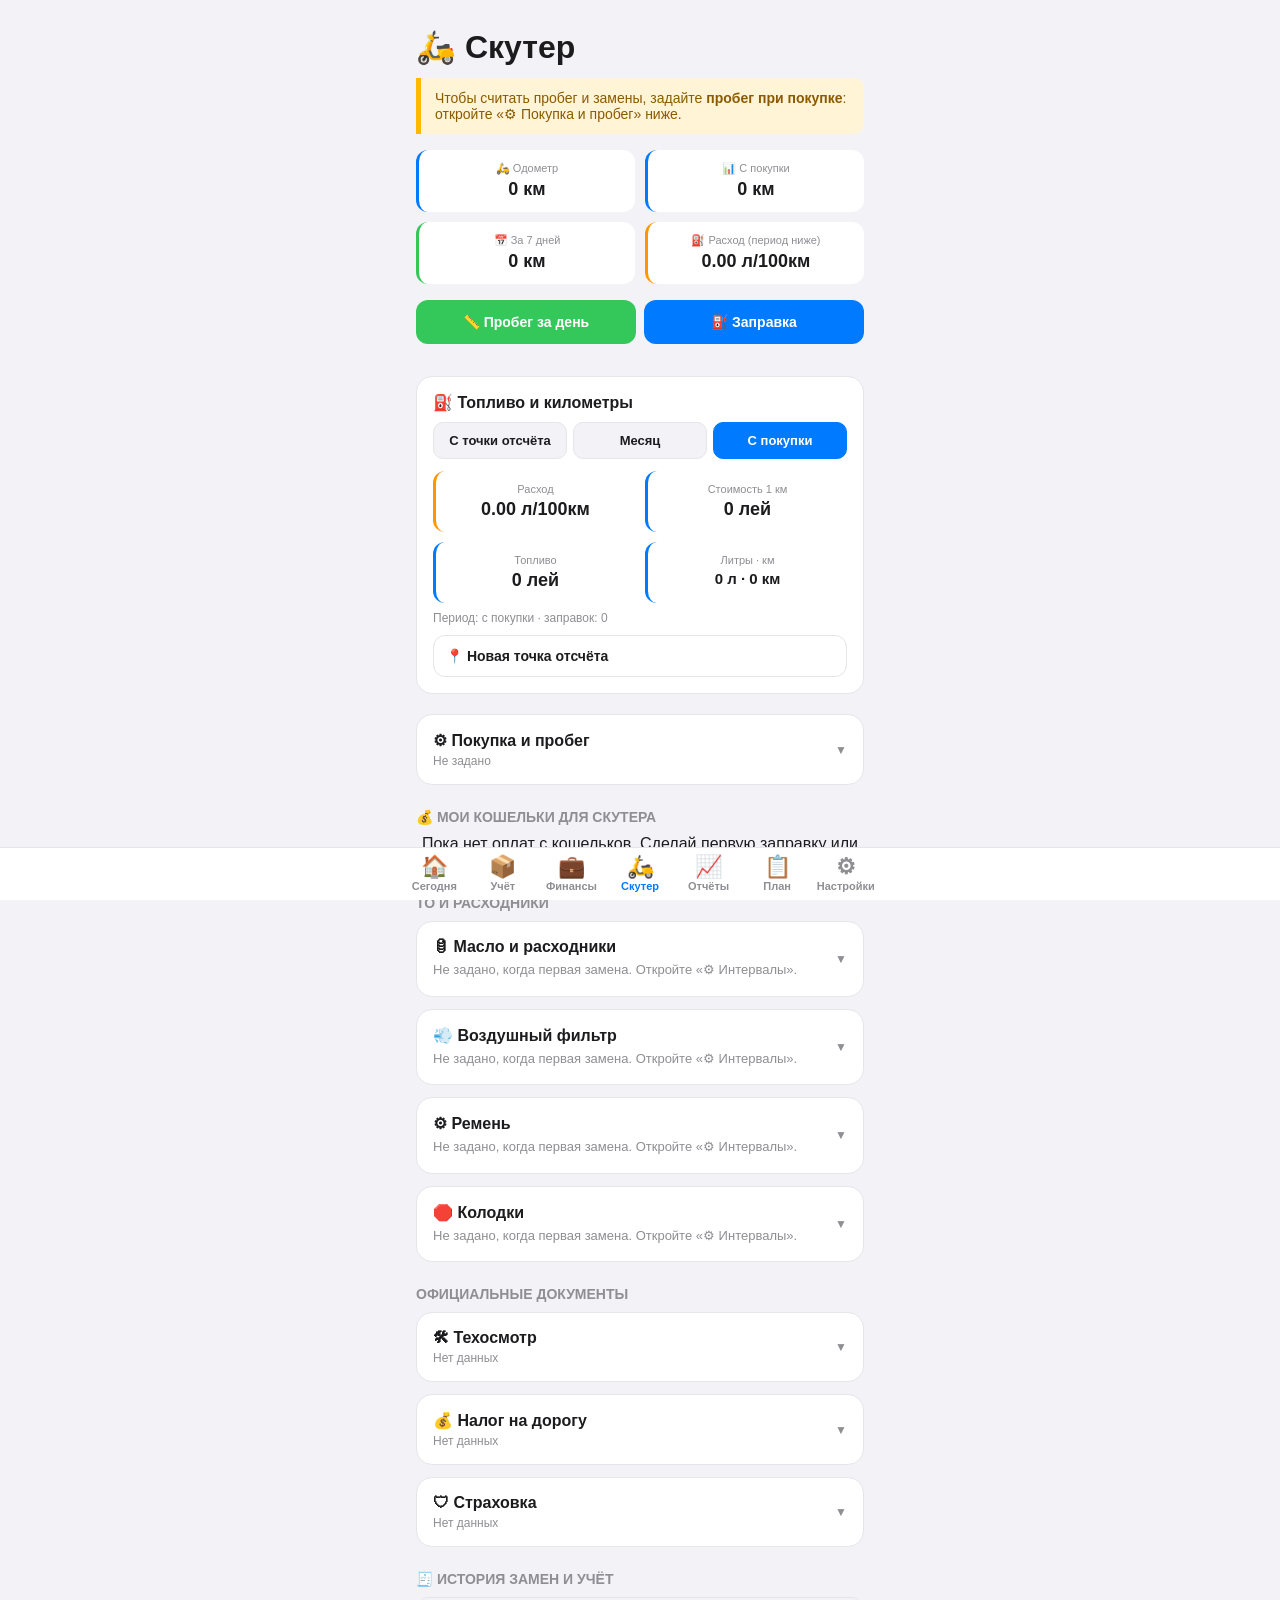
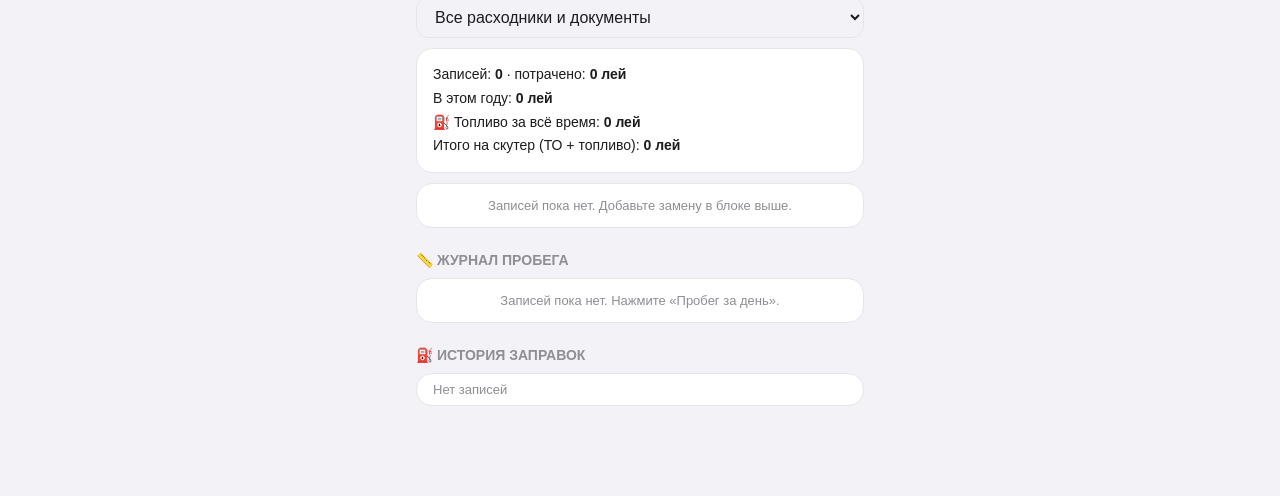
==== commit c5e7ee93: "Update cash.html" ====
--- a/cash.html
+++ b/cash.html
@@ -173,7 +173,8 @@
 
 <nav class="tabbar">
   <div class="in">
-    <a href="index.html"><span>📦</span>Учёт</a>
+    <a href="today.html"><span>🏠</span>Сегодня</a>
+<a href="index.html"><span>📦</span>Учёт</a>
     <a href="fin.html"><span>💼</span>Финансы</a>
     <a href="cash.html" class="active"><span>🛵</span>Скутер</a>
     <a href="stats.html"><span>📈</span>Отчёты</a>
@@ -188,6 +189,9 @@
 <script src="js/lib/guard.js"></script>
 <script src="js/lib/theme.js"></script>
 <script src="js/domain/state.js"></script>
+<script src="js/domain/migrate.js"></script>
+<script>Schema.run();</script>
+<script src="js/domain/selectors.js"></script>
 <script src="js/domain/finance-api.js"></script>
 <script>
   Theme.init();
@@ -276,7 +280,7 @@
         if (!Array.isArray(data.history)) data.history = [];
         const h = Object.assign({}, it.entry);
         if (it.refunded && +h.cost > 0 && h.wallet) {
-          h.opId = FinanceAPI.spend({ date: h.date, wallet: h.wallet, amount: h.cost, category: it.category, note: h.note || "" });
+          h.opId = FinanceAPI.spend({ date: h.date, wallet: h.wallet, amount: h.cost, category: it.category, note: h.note || "", ref: { t: it.kind, id: it.id, hid: h.hid } });
         }
         data.history.push(h);
         sortHist(it.kind, data.history);
@@ -287,7 +291,7 @@
       case "restoreFuel": {
         const fuels = State.getFuel(), f = Object.assign({}, it.entry);
         if (it.refunded && f.wallet) {
-          f.opId = FinanceAPI.spend({ date: f.date, wallet: f.wallet, amount: fuelSum(f), category: "Топливо (Скутер)", note: `${f.liters}л` });
+          f.opId = FinanceAPI.spend({ date: f.date, wallet: f.wallet, amount: fuelSum(f), category: "Топливо (Скутер)", note: `${f.liters}л`, ref: { t: "fuel", id: f.id } });
         }
         fuels.splice(Math.min(it.index, fuels.length), 0, f);
         State.setFuel(fuels);
@@ -327,18 +331,7 @@
 
   // ---------- Пройденные км по датам и расход топлива ----------
   // Прежние записи: км за день (меньше стартового показания) или показание одометра; новые: trip.
-  function kmDeltas() {
-    const sc = scooterData(), out = [];
-    const log = State.getMileageLog().map(e => ({ date: String(e.date || ""), km: +e.km || 0, trip: e.trip != null ? +e.trip : null })).filter(e => e.date);
-    let odoL = sc.startKm;
-    log.filter(e => e.trip == null && e.km > 0).sort((a, b) => a.date.localeCompare(b.date)).forEach(e => {
-      let d;
-      if (e.km >= sc.startKm) { d = Math.max(0, e.km - odoL); odoL = Math.max(odoL, e.km); } else { d = e.km; odoL += e.km; }
-      out.push({ date: e.date, km: d });
-    });
-    log.filter(e => e.trip != null).forEach(e => out.push({ date: e.date, km: e.trip }));
-    return out;
-  }
+  const kmDeltas = () => Calc.kmDeltas();
   const kmInRange = (a, b) => kmDeltas().filter(d => d.date >= a && d.date <= b).reduce((s, d) => s + d.km, 0);
   const MONTHS_RU = ["Январь", "Февраль", "Март", "Апрель", "Май", "Июнь", "Июль", "Август", "Сентябрь", "Октябрь", "Ноябрь", "Декабрь"];
   const monthLabel = ym => MONTHS_RU[+ym.slice(5, 7) - 1] + " " + ym.slice(0, 4);
@@ -430,7 +423,7 @@
   // возвращая только записи, связанные со скутером (Скутер/Топливо).
   function getScooterOps() {
     return State.getOps()
-      .map(o => o.tip ? (o.tip === "Трата" ? { cat: o.kat, wallet: o.koshel } : null) : (o.kind === "expense" ? o : null))
+      .map(o => o.tip === "Трата" ? { cat: o.kat, wallet: o.koshel } : null)
       .filter(o => o && /Скутер|Топливо/.test(o.cat || ""));
   }
   function walletSelectHtml() {
@@ -553,7 +546,7 @@
     const h = (data.history || [])[idx];
     if (!h) return;
     if (!confirm(`Удалить запись от ${fmtDate(h.date)}?`)) return;
-    const refund = h.opId != null && +h.cost > 0 && confirm(`Вернуть ${money(h.cost)} лей на кошелёк «${h.wallet || ""}»?`);
+    const refund = FinanceAPI.exists(h.opId) && +h.cost > 0 && confirm(`Вернуть ${money(h.cost)} лей на кошелёк «${h.wallet || ""}»?`);
     const r = removeServiceCore(kind, id, idx, refund);
     const title = (kind === "comp" ? COMPONENTS : OFFICIALS).find(x => x.id === id).title;
     if (r) pushUndo({ t: "restoreSvc", kind, id, entry: r.entry, refunded: r.refunded, category: `Скутер: ${title}`, label: `удалена запись «${title}» ${fmtDate(r.entry.date)}` });
@@ -853,8 +846,9 @@
       if (!wallet) throw new Error("Кошелёк не выбран");
       if (totalCost <= 0 || price <= 0) throw new Error("Заполните сумму и цену");
       const liters = UI.r2(totalCost / price);
-      const opId = FinanceAPI.spend({ wallet, amount: totalCost, category: "Топливо (Скутер)", note: `${liters}л` });
-      const entry = { id: newId(), date: today(), liters, price, total: totalCost, wallet, opId };
+      const fid = newId();
+      const opId = FinanceAPI.spend({ wallet, amount: totalCost, category: "Топливо (Скутер)", note: `${liters}л`, ref: { t: "fuel", id: fid } });
+      const entry = { id: fid, date: today(), liters, price, total: totalCost, wallet, opId };
       State.setFuel([...State.getFuel(), entry]);
       pushUndo({ t: "fuel", id: entry.id, label: `заправка ${money(totalCost)} лей (${liters} л)` });
       toggleFuelForm();
@@ -867,7 +861,7 @@
     if (!f) return;
     if (!confirm(`Удалить заправку ${fmtDate(f.date)} на ${money(fuelSum(f))} лей?`)) return;
     let refunded = false;
-    if (f.opId != null && confirm(`Вернуть ${money(fuelSum(f))} лей на кошелёк «${f.wallet || ""}»?`)) {
+    if (FinanceAPI.exists(f.opId) && confirm(`Вернуть ${money(fuelSum(f))} лей на кошелёк «${f.wallet || ""}»?`)) {
       try { FinanceAPI.undo(f.opId); refunded = true; } catch (e) { Notify.error(e.message); }
     }
     fuels.splice(i, 1);
@@ -907,18 +901,18 @@
       const wallet = $(`c_wall_${id}`).value;
       const skip = $(`c_skip_${id}`).checked;
       const note = $(`c_note_${id}`).value.trim();
+      const hid = newId();
 
       if (!date) throw new Error("Укажите дату замены");
       if (!(km > 0)) throw new Error("Укажите пробег на момент замены");
 
       let opId = null;
       if (cost > 0 && !skip) {
-        opId = FinanceAPI.spend({ date, wallet, amount: cost, category: `Скутер: ${title}`, note: note || `Замена на ${km} км` });
+        opId = FinanceAPI.spend({ date, wallet, amount: cost, category: `Скутер: ${title}`, note: note || `Замена на ${km} км`, ref: { t: "comp", id, hid } });
       }
 
       // Старую запись не считаем «последней», если уже есть более свежая замена
       if (!data.lastKm || km >= data.lastKm) { data.lastKm = km; data.lastDate = date; }
-      const hid = newId();
       data.history.push({ hid, date, km, cost, wallet: cost > 0 && !skip ? wallet : "", opId, note });
       sortHist("comp", data.history);
       State.setComponent(id, data);
@@ -938,16 +932,16 @@
       const cost = UI.num($(`o_cost_${id}`).value);
       const wallet = $(`o_wall_${id}`).value;
       const skip = $(`o_skip_${id}`).checked;
+      const hid = newId();
 
       if (!date || !next) throw new Error("Укажите даты");
 
       let opId = null;
       if (cost > 0 && !skip) {
-        opId = FinanceAPI.spend({ date, wallet, amount: cost, category: `Скутер: ${title}`, note: `Оплата до ${next}` });
+        opId = FinanceAPI.spend({ date, wallet, amount: cost, category: `Скутер: ${title}`, note: `Оплата до ${next}`, ref: { t: "off", id, hid } });
       }
 
       if (!data.lastDate || date >= data.lastDate) { data.lastDate = date; data.nextDate = next; data.cost = cost; }
-      const hid = newId();
       data.history.push({ hid, date, nextDate: next, cost, wallet: cost > 0 && !skip ? wallet : "", opId });
       sortHist("off", data.history);
       State.setOfficial(id, data);
